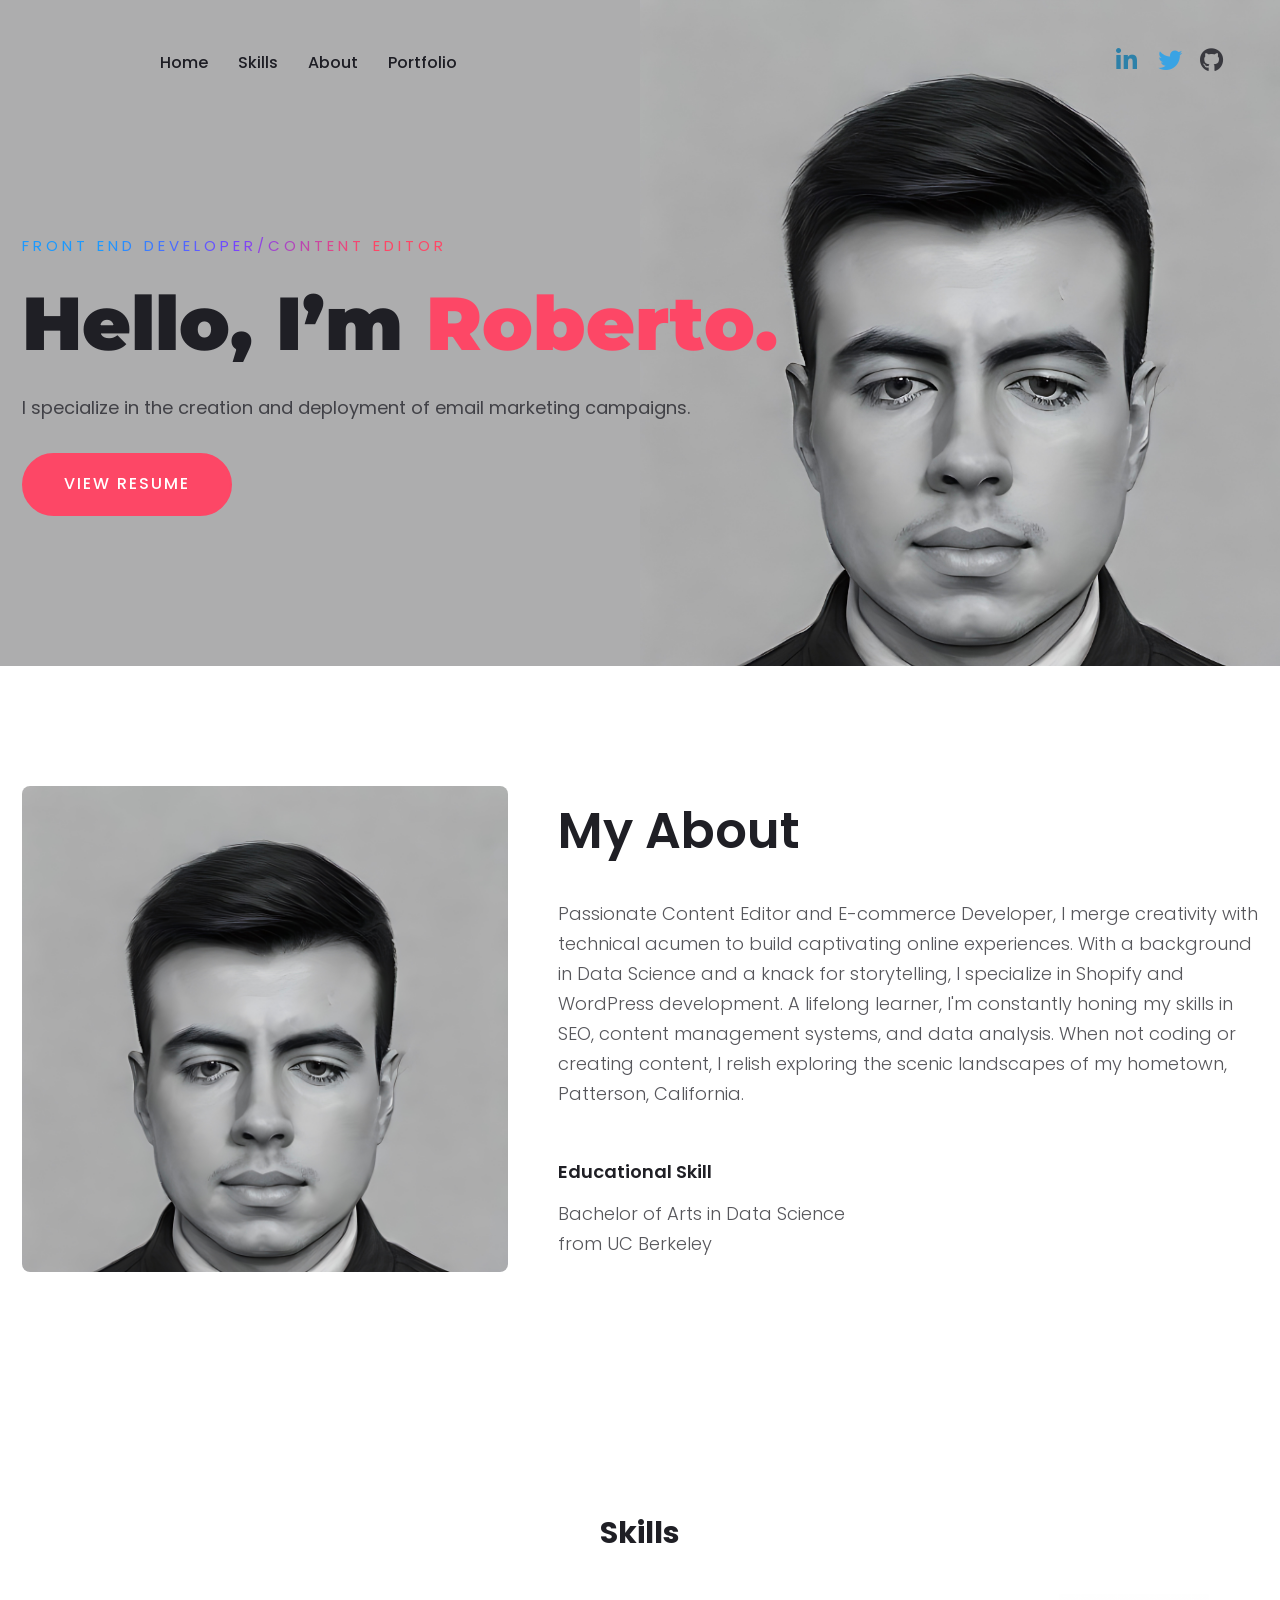
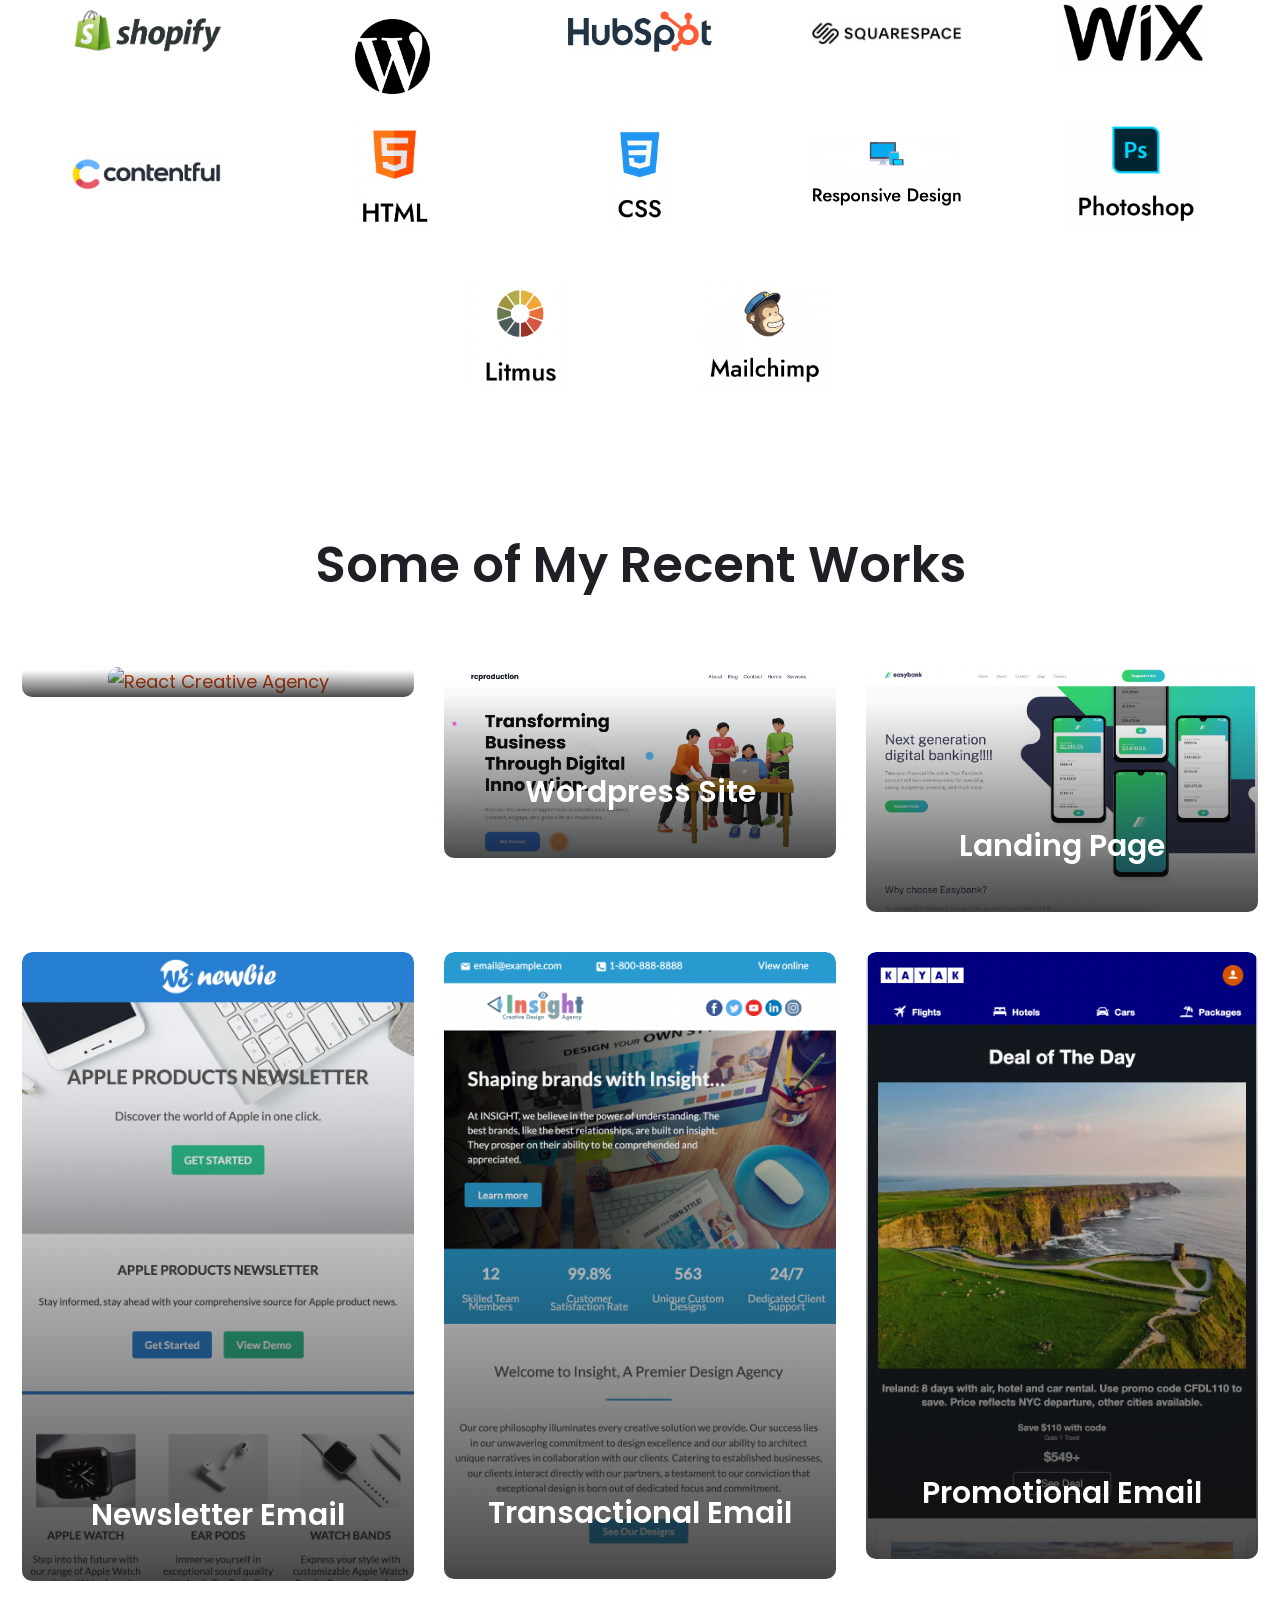
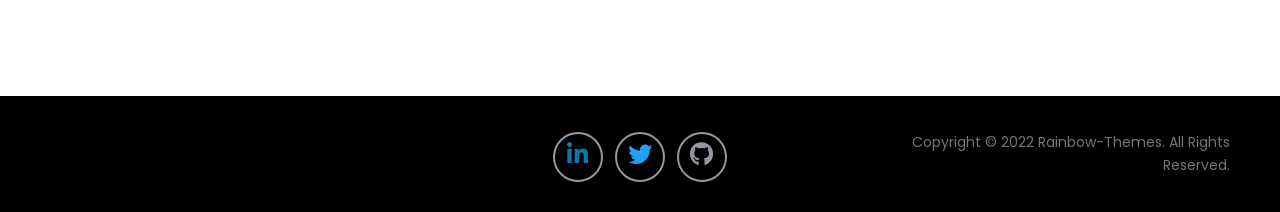
==== index.html @ b3d639b4 "‘save’" ====
<!DOCTYPE html>
<html lang="en">
  <head>
    <meta charset="utf-8" />
    <meta http-equiv="x-ua-compatible" content="ie=edge" />
    <title>
      Personal portfolio || Imroz Creative Agency & portfolio Bootstrap Template
    </title>
    <meta name="robots" content="noindex, follow" />
    <meta name="description" content="" />
    <meta
      name="viewport"
      content="width=device-width, initial-scale=1, shrink-to-fit=no"
    />
    <!-- Favicon -->
    <link
      rel="shortcut icon"
      type="image/x-icon"
      href="assets/images/favicon.png"
    />

    <!-- CSS Style -->
    <link rel="stylesheet" href="assets/css/vendor/bootstrap.min.css" />
    <link rel="stylesheet" href="assets/css/plugins/feature.css" />
    <link rel="stylesheet" href="assets/css/vendor/slick.css" />
    <link rel="stylesheet" href="assets/css/vendor/slick-theme.css" />
    <link rel="stylesheet" href="assets/css/vendor/lightbox.css" />
    <link rel="stylesheet" href="assets/css/vendor/fontawesome.css" />
    <link rel="stylesheet" href="assets/css/vendor/odometer.css" />
    <link rel="stylesheet" href="assets/css/style.css" />

    <!-- Hotjar Tracking Code for https://magnificent-klepon-7495fa.netlify.app/index.html -->
    <script>
      (function (h, o, t, j, a, r) {
        h.hj =
          h.hj ||
          function () {
            (h.hj.q = h.hj.q || []).push(arguments);
          };
        h._hjSettings = { hjid: 3507978, hjsv: 6 };
        a = o.getElementsByTagName('head')[0];
        r = o.createElement('script');
        r.async = 1;
        r.src = t + h._hjSettings.hjid + j + h._hjSettings.hjsv;
        a.appendChild(r);
      })(window, document, 'https://static.hotjar.com/c/hotjar-', '.js?sv=');
    </script>

    <!-- Start of Async Drift Code -->
    <script>
      'use strict';

      !(function () {
        var t = (window.driftt = window.drift = window.driftt || []);
        if (!t.init) {
          if (t.invoked)
            return void (
              window.console &&
              console.error &&
              console.error('Drift snippet included twice.')
            );
          (t.invoked = !0),
            (t.methods = [
              'identify',
              'config',
              'track',
              'reset',
              'debug',
              'show',
              'ping',
              'page',
              'hide',
              'off',
              'on',
            ]),
            (t.factory = function (e) {
              return function () {
                var n = Array.prototype.slice.call(arguments);
                return n.unshift(e), t.push(n), t;
              };
            }),
            t.methods.forEach(function (e) {
              t[e] = t.factory(e);
            }),
            (t.load = function (t) {
              var e = 3e5,
                n = Math.ceil(new Date() / e) * e,
                o = document.createElement('script');
              (o.type = 'text/javascript'),
                (o.async = !0),
                (o.crossorigin = 'anonymous'),
                (o.src =
                  'https://js.driftt.com/include/' + n + '/' + t + '.js');
              var i = document.getElementsByTagName('script')[0];
              i.parentNode.insertBefore(o, i);
            });
        }
      })();
      drift.SNIPPET_VERSION = '0.3.1';
      drift.load('zpyy84bphew7');
    </script>
    <!-- End of Async Drift Code -->

    <!-- Google tag (gtag.js) -->
    <script
      async
      src="https://www.googletagmanager.com/gtag/js?id=G-MPX0LS06JW"
    ></script>
    <script>
      window.dataLayer = window.dataLayer || [];
      function gtag() {
        dataLayer.push(arguments);
      }
      gtag('js', new Date());

      gtag('config', 'G-MPX0LS06JW');
    </script>
  </head>

  <body>
    <!-- Header area  Start-->
    <header
      class="header-area header-style-two header--transparent color-black"
    >
      <div class="header-wrapper">
        <div class="header-left d-flex align-items-center">
          <div class="logo">
            <a href="index.html">
              <!-- <img
                src="assets/images/logo/logo-symbol-dark.png"
                alt="Digital Agency"
              /> -->
            </a>
          </div>
          <div class="ml--50">
            <nav class="mainmenunav">
              <ul class="mainmenu">
                <li class="has-dropdown">
                  <!-- <a href="#">Home</a> -->
                  <ul class="submenu">
                    <li><a href="index.html">Main Demo</a></li>
                    <li><a href="dark-main-demo.html">Main Demo Dark</a></li>
                    <li>
                      <a href="personal-portfolio.html">Personal Portfolio</a>
                    </li>
                    <li>
                      <a href="interior-landing.html">Interior Landing</a>
                    </li>
                    <li>
                      <a href="dark-portfolio-landing.html"
                        >Portfolio One Page 02</a
                      >
                    </li>
                    <li><a href="portfolio-home.html">Minimal Portfolio</a></li>
                    <li><a href="digital-agency.html">Digital Agency</a></li>
                    <li><a href="creative-agency.html">Creative Agency</a></li>
                    <li>
                      <a href="corporate-business.html">Corporate Business</a>
                    </li>
                    <li>
                      <a href="portfolio-landing.html">Portfolio One Page</a>
                    </li>
                    <li>
                      <a href="creative-landing.html"
                        >Creative Agency Landing</a
                      >
                    </li>
                    <li><a href="business.html">Business</a></li>
                    <li>
                      <a href="designer-portfolio.html">Designer Portfolio</a>
                    </li>
                    <li><a href="home-particles.html">Home Particles</a></li>
                    <li><a href="studio-agency.html">Studio Agency</a></li>
                    <li><a href="startup.html">Startup</a></li>
                    <li>
                      <a href="creative-portfolio.html">Creative Portfolio</a>
                    </li>
                  </ul>
                </li>
                <li class="has-dropdown">
                  <!-- <a href="#">Service</a> -->
                  <ul class="submenu">
                    <li><a href="service.html">Service</a></li>
                    <li><a href="service-details.html">Service Details</a></li>
                  </ul>
                </li>
                <li><a href="#top-of-homepage">Home</a></li>
                <li><a href="#shopify-logo">Skills</a></li>
                <li><a href="#my-about">About</a></li>
                <li><a href="#portfolio">Portfolio</a></li>
                <li class="has-dropdown">
                  <!-- <a href="#">Pages</a> -->
                  <ul class="submenu">
                    <li><a href="blog.html">Blog List</a></li>
                    <li><a href="blog-details.html">Blog Details</a></li>
                    <li><a href="service.html">Service</a></li>
                    <li><a href="service-details.html">Service Details</a></li>
                    <li><a href="portfolio.html">Portfolio</a></li>
                    <li>
                      <a href="portfolio-details.html">Portfolio Details</a>
                    </li>
                    <li><a href="404.html">404</a></li>
                  </ul>
                </li>

                <li class="has-dropdown">
                  <!-- <a href="#">Blocks</a> -->
                  <ul class="submenu">
                    <li><a href="portfolio.html">Portfolio</a></li>
                    <li><a href="team.html">Team</a></li>
                    <li><a href="service.html">Service</a></li>
                    <li><a href="video-popup.html">Video Popup</a></li>
                    <li><a href="progressbar.html">Progressbar</a></li>
                    <li><a href="gallery.html">Gallery</a></li>
                    <li><a href="counters.html">Counters</a></li>
                    <li><a href="blog.html">Blog List</a></li>
                    <li><a href="clint-logo.html">Clint Logo</a></li>
                    <li><a href="#contact-form">Contact Form</a></li>
                    <li><a href="google-map.html">Google Map</a></li>
                    <li><a href="columns.html">Columns</a></li>
                    <li><a href="pricing-table.html">Pricing Table</a></li>
                    <li><a href="button.html">Button</a></li>
                  </ul>
                </li>
                <!-- <li><a href="#contact-form">Contact</a></li> -->
              </ul>
            </nav>
          </div>
        </div>

        <div class="header-right">
          <div class="social-share-inner d-none d-sm-block">
            <ul
              class="social-share social-style--2 color-black d-flex justify-content-start liststyle"
            >
              <li>
                <a
                  href="https://www.linkedin.com/in/roberto-camberos/"
                  target="_blank"
                  ><i class="fab fa-linkedin-in" target="_blank"></i
                ></a>
              </li>
              <li>
                <a href="https://twitter.com/robertocamber2" target="_blank"
                  ><i class="fab fa-twitter" target="_blank"></i
                ></a>
              </li>
              <li>
                <a href="https://github.com/robertocamberos" target="_blank"
                  ><i class="fab fa-github github-icon" target="_blank"></i
                ></a>
              </li>
            </ul>
          </div>
          <!-- <div class="header-btn">
            <a
              class="btn-default btn-border btn-opacity"
              href="https://themeforest.net/checkout/from_item/31904252?license=regular"
            >
              <span>buy now</span>
            </a>
          </div> -->
          <div class="humberger-menu d-block d-lg-none pl--20">
            <span class="menutrigger text-white">
              <i data-feather="menu"></i>
            </span>
          </div>
        </div>
      </div>
    </header>
    <!-- Header area  End-->
    <!-- Start Popup Menu Area  -->
    <div class="rn-popup-mobile-menu d-block d-lg-none">
      <div class="inner">
        <div class="popup-menu-top">
          <div class="logo">
            <a href="index.html"
              ><img src="assets/images/logo/logo-symbol-dark.png" alt="imroz"
            /></a>
          </div>
          <div class="close-menu d-block d-lg-none">
            <span class="closeTrigger">
              <i data-feather="x"></i>
            </span>
          </div>
        </div>
        <ul class="mainmenu">
          <li class="has-dropdown">
            <a href="#">Home</a>
            <ul class="submenu">
              <li><a href="index.html">Main Demo</a></li>
              <li><a href="dark-main-demo.html">Main Demo Dark</a></li>
              <li><a href="personal-portfolio.html">Personal Portfolio</a></li>
              <li><a href="interior-landing.html">Interior Landing</a></li>
              <li>
                <a href="dark-portfolio-landing.html">Portfolio One Page 02</a>
              </li>
              <li><a href="portfolio-home.html">Minimal Portfolio</a></li>
              <li><a href="digital-agency.html">Digital Agency</a></li>
              <li><a href="creative-agency.html">Creative Agency</a></li>
              <li><a href="corporate-business.html">Corporate Business</a></li>
              <li><a href="portfolio-landing.html">Portfolio One Page</a></li>
              <li>
                <a href="creative-landing.html">Creative Agency Landing</a>
              </li>
              <li><a href="business.html">Business</a></li>
              <li><a href="designer-portfolio.html">Designer Portfolio</a></li>
              <li><a href="home-particles.html">Home Particles</a></li>
              <li><a href="studio-agency.html">Studio Agency</a></li>
              <li><a href="startup.html">Startup</a></li>
              <li><a href="creative-portfolio.html">Creative Portfolio</a></li>
            </ul>
          </li>
          <li class="has-dropdown">
            <a href="#">Service</a>
            <ul class="submenu">
              <li><a href="service.html">Service</a></li>
              <li><a href="service-details.html">Service Details</a></li>
            </ul>
          </li>
          <li><a href="about.html">About</a></li>
          <li class="has-dropdown">
            <a href="#">Pages</a>
            <ul class="submenu">
              <li><a href="blog.html">Blog List</a></li>
              <li><a href="blog-details.html">Blog Details</a></li>
              <li><a href="service.html">Service</a></li>
              <li><a href="service-details.html">Service Details</a></li>
              <li><a href="portfolio.html">Portfolio</a></li>
              <li><a href="portfolio-details.html">Portfolio Details</a></li>
              <li><a href="404.html">404</a></li>
            </ul>
          </li>
          <li class="has-dropdown">
            <a href="#">Blocks</a>
            <ul class="submenu">
              <li><a href="portfolio.html">Portfolio</a></li>
              <li><a href="team.html">Team</a></li>
              <li><a href="service.html">Service</a></li>
              <li><a href="video-popup.html">Video Popup</a></li>
              <li><a href="progressbar.html">Progressbar</a></li>
              <li><a href="gallery.html">Gallery</a></li>
              <li><a href="counters.html">Counters</a></li>
              <li><a href="blog.html">Blog List</a></li>
              <li><a href="clint-logo.html">Clint Logo</a></li>
              <li><a href="contact-form.html">Contact Form</a></li>
              <li><a href="google-map.html">Google Map</a></li>
              <li><a href="columns.html">Columns</a></li>
              <li><a href="pricing-table.html">Pricing Table</a></li>
              <li><a href="button.html">Button</a></li>
            </ul>
          </li>
          <!-- <li><a href="contact.html">Contact</a></li> -->
        </ul>
      </div>
    </div>
    <!-- End Popup Menu Area  -->

    <!-- start slider area -->
    <div class="slider-wrapper">
      <div
        class="slide slider_fixed_height slider-style-3 d-flex align-items-center justify-content-center bg_image bg_image--16 white-overlay-mobile"
      >
        <div class="container">
          <div class="row">
            <div class="col-lg-12">
              <div class="inner text-start">
                <span class="theme-gradient font-500"
                  >Front End Developer/Content Editor</span
                >
                <h1 class="title">Hello, I’m <span>Roberto.</span></h1>
                <p class="description">
                  I specialize in the creation and deployment of email marketing campaigns.
                 
                </p>
                <div class="slide-btn">
                  <!-- <a class="btn-default" href="">Download CV</a> -->
                  <a
                    href="roberto-camberos-final-email-developer-tech-resume-v01.pdf"
                    target="_blank"
                    class="btn-default"
                  >
                    <span>View Resume</span>
                  </a>
                </div>
              </div>
            </div>
          </div>
        </div>
      </div>
    </div>
    <!-- end slider area -->

    <!-- About Area Start -->
    <div class="about-area ptb--120 bg_color--1">
      <div class="about-wrapper">
        <div class="container">
          <div class="row row--35 align-items-center">
            <div class="col-lg-5">
              <div class="thumbnail">
                <img
                  class="w-100"
                  src="assets/images/latestProfilePic.JPG"
                  alt="About Images"
                />
              </div>
            </div>
            <div class="col-lg-7">
              <div class="about-inner inner" id="my-about">
                <div class="section-title">
                  <!-- <span class="subtitle">Read About Me</span> -->
                  <h2 class="title">My About</h2>
                  <p class="description">
                    Passionate Content Editor and E-commerce Developer, I merge
                    creativity with technical acumen to build captivating online
                    experiences. With a background in Data Science and a knack
                    for storytelling, I specialize in Shopify and WordPress
                    development. A lifelong learner, I'm constantly honing my
                    skills in SEO, content management systems, and data
                    analysis. When not coding or creating content, I relish
                    exploring the scenic landscapes of my hometown, Patterson,
                    California.
                  </p>
                </div>
                <div class="row">
                  <div class="col-lg-6 col-md-12 col-sm-12 col-12">
                    <div class="about-us-list">
                      <h5 class="title">Educational Skill</h5>
                      <p>Bachelor of Arts in Data Science from UC Berkeley</p>
                    </div>
                  </div>
                  <!-- <div class="col-lg-6 col-md-12 col-sm-12 col-12">
                                      <div class="about-us-list">
                                          <h5 class="title">My Strategy</h5>
                                          <p>Lorem ipsum dolor sit amet, onecis et mollis.</p>
                                      </div>
                                  </div>
                                  <div class="col-lg-6 col-md-12 col-sm-12 col-12">
                                      <div class="about-us-list">
                                          <h5 class="title">Development Skill</h5>
                                          <p>Lorem ipsum dolor sit amet, onecis et mollis.</p>
                                      </div>
                                  </div>
                                  <div class="col-lg-6 col-md-12 col-sm-12 col-12">
                                      <div class="about-us-list">
                                          <h5 class="title">My Quality</h5>
                                          <p>Lorem ipsum dolor sit amet, onecis et mollis.</p>
                                      </div>
                                  </div> -->
                </div>
              </div>
            </div>
          </div>
        </div>
      </div>
    </div>
    <!-- About Area End -->

    <!-- Start Brand Area -->
    <div class="rn-brand-area pb--120 bg_color--1">
      <div class="container">
        <!-- <div class="row">
          <div class="col-lg-12">

            <div class="section-title text-center mb--25 mb_sm--0">
              <span class="subtitle">My Top clients</span>
              <h2 class="title">Clients Meeting With Me</h2>
            </div>

          </div>
        </div>

        <div class="row">
          <div class="col-lg-10 offset-lg-1 mt--30">
            <div class="thumbnail position-relative">
              <img
                class="w-100"
                src="assets/images/about/about-10.png"
                alt="About Images"
              />
              <a
                href="https://www.youtube.com/watch?v=ZOoVOfieAF8"
                class="play__btn video-popup position-top-center theme-color"
              >
                <span class="play-icon"></span>
              </a>
            </div>
          </div>
        </div> -->



        <div class="row pt--120" id="shopify-logo">
          <div class="col-lg-12">
            <h3 class="title" style="text-align: center;">Skills</h3>
            <ul class="brand-style-2">
              <li>
                <img
                  src="assets/images/brand/shopify-logo.png"
                  alt="Shopify Logo"
                />
              </li>
              <li class="wordpress-logo">
                <img
                  src="assets/images/brand/wordpress-logo.png"
                  alt="Logo Images"
                  class="wordpress-logo"
                />
              </li>
              <li>
                <img
                  src="assets/images/brand/hubspot-logo.png"
                  alt="Logo Images"
                  class="hubspot-logo"
                />
              </li>
              <li>
                <img
                  src="assets/images/brand/squarespace-logo.png"
                  alt="Logo Images"
                  class="squarespace-logo"
                />
              </li>
              <li>
                <img
                  src="assets/images/brand/wix-logo.png"
                  alt="Logo Images"
                  class="wix-logo"
                />
              </li>
              <li>
                <img
                  src="assets/images/brand/contentful-logo.png"
                  alt="Logo Images"
                  class="contentful-logo"
                />
              </li>
              <li>
                <img
                  src="assets/images/brand/html-image.png"
                  alt="Logo Images"
                  class="html-logo"
                />
              </li>
              <li>
                <img
                  src="assets/images/brand/css-image.png"
                  alt="Logo Images"
                  class="css-logo"
                />
              </li>
              <li>
                <img
                  src="assets/images/brand/responsive-design-image.png"
                  alt="Logo Images"
                  class="responsive-design-logo"
                />
              </li>
              <li>
                <img
                  src="assets/images/brand/photoshop-image.png"
                  alt="Logo Images"
                  class="photoshop-logo"
                />
              </li>
              <li>
                <img
                  src="assets/images/brand/litmus-image.png"
                  alt="Logo Images"
                  class="litmus-logo"
                />
              </li>
              <li>
                <img
                  src="assets/images/brand/mailchimp-image.png"
                  alt="Logo Images"
                  class="mailchimp-logo"
                />
              </li>
            </ul>
          </div>
        </div>
      </div>
    </div>

    <!-- End Brand Area -->

    <!-- about area Start -->
    <!-- <div class="rn-about-area pb--120 bg_color--1">
      <div class="container">
        <div class="row row--35 align-items-center">
          <div class="col-lg-6">
            <div class="thumbnail">
              <img
                class="w-100"
                src="assets/images/about/about-4.png"
                alt="About Images"
              />
            </div>
          </div>
          <div class="col-lg-6">
            <div class="about-inner inner">
              <div class="section-title">
                <span class="subtitle">My Performance</span>
                <h2 class="title">My Best Performance</h2>
                <p>
                  Lorem ipsum dolor sit amet, consectetur adipisicing elit. Enim
                  exercitationem impedit iure quia quo recusandae? adipisicing
                  elit. Enim exercitationem impedit iure quia quo recusandae?
                </p>
                <p>
                  Lorem ipsum dolor sit amet, consectetur adipisicing elit. Enim
                  exercitationem impedit iure quia quo recusandae?
                </p>
              </div>
              <div class="accordion-wrapper mt--30">
                <ul class="list-style--1">
                  <li>
                    <svg
                      stroke="currentColor"
                      fill="none"
                      stroke-width="2"
                      viewBox="0 0 24 24"
                      stroke-linecap="round"
                      stroke-linejoin="round"
                      height="1em"
                      width="1em"
                      xmlns="http://www.w3.org/2000/svg"
                    >
                      <polyline points="20 6 9 17 4 12"></polyline>
                    </svg>
                    The Philosophy Of business analytics
                  </li>
                  <li>
                    <svg
                      stroke="currentColor"
                      fill="none"
                      stroke-width="2"
                      viewBox="0 0 24 24"
                      stroke-linecap="round"
                      stroke-linejoin="round"
                      height="1em"
                      width="1em"
                      xmlns="http://www.w3.org/2000/svg"
                    >
                      <polyline points="20 6 9 17 4 12"></polyline>
                    </svg>
                    Fast-Track Your business
                  </li>
                  <li>
                    <svg
                      stroke="currentColor"
                      fill="none"
                      stroke-width="2"
                      viewBox="0 0 24 24"
                      stroke-linecap="round"
                      stroke-linejoin="round"
                      height="1em"
                      width="1em"
                      xmlns="http://www.w3.org/2000/svg"
                    >
                      <polyline points="20 6 9 17 4 12"></polyline>
                    </svg>
                    Fast-Track Your business
                  </li>
                  <li>
                    <svg
                      stroke="currentColor"
                      fill="none"
                      stroke-width="2"
                      viewBox="0 0 24 24"
                      stroke-linecap="round"
                      stroke-linejoin="round"
                      height="1em"
                      width="1em"
                      xmlns="http://www.w3.org/2000/svg"
                    >
                      <polyline points="20 6 9 17 4 12"></polyline>
                    </svg>
                    Lies And Damn Lies About business
                  </li>
                </ul>
              </div>
              <div class="about-button mt--30">
                <a class="btn-default" href="about.html">See My Skill</a>
              </div>
            </div>
          </div>
        </div>
      </div>
    </div> -->
    <!-- about area End -->

    <!-- Start Portfolio Area -->
    <div class="portfolio-area pb--60 bg_color--1" id="portfolio">
      <div class="portfolio-sacousel-inner mb--55 mb_sm--0">
        <div class="container">
          <div class="row">
            <div class="col-lg-12">
              <div class="section-title text-center mb--30 mb_sm--0">
                <!-- <span class="subtitle">Our project</span> -->
                <h2 class="title">Some of My Recent Works</h2>
                <!-- <p class="description">
                  There are many variations of passages of Lorem Ipsum
                  available, <br />
                  but the majority have suffered alteration.
                </p> -->
              </div>
            </div>
          </div>
          <div class="row">
            <div class="col-lg-4 col-md-6 col-sm-6 col-12">
              <div class="im_portfolio text-center mt--40">
                <div class="thumbnail_inner">
                  <div class="thumbnail">
                    <a href="portfolio-details.html">
                      <img
                        src="assets/images/portfolio/shopify-home-page-galaxy-box.png"
                        alt="React Creative Agency"
                      />
                    </a>
                  </div>
                </div>
                <div class="content">
                  <div class="inner">
                    <div class="portfolio_heading">
                      <!-- <div class="category_list">
                        <a href="portfolio-details.html">Development</a>
                      </div> -->
                      <h4 class="title">
                        <a
                          href="https://galaxy-box-shop-6.myshopify.com/?_bt=eyJfcmFpbHMiOnsibWVzc2FnZSI6IkJBaEpJaVJuWVd4aGVIa3RZbTk0TFhOb2IzQXROaTV0ZVhOb2IzQnBabmt1WTI5dEJqb0dSVlE9IiwiZXhwIjoiMjAyMy0wNS0yMVQxNzo0ODo0MC4yMDBaIiwicHVyIjoicGVybWFuZW50X3Bhc3N3b3JkX2J5cGFzcyJ9fQ%3D%3D--0e74504e3e9698ee6c85b1e36a1a941de9b54a57"
                          target="_blank"
                          >Shopify Store</a
                        >
                      </h4>
                    </div>
                    <div class="portfolio_hover">
                      <!-- <p>
                        (Password to enter is the letter "q") Welcome to my
                        portfolio's showcase of a Shopify store I fully curated,
                        featuring the mesmerizing Galaxy Box, a unique room
                        light that transforms your space into a stunning galaxy.
                        As a passionate front-end developer and content editor,
                        I meticulously crafted every aspect of this store. From
                        the engaging product descriptions and captivating
                        visuals to the strategic pricing and seamless user
                        interface, every detail was carefully considered and
                        implemented by me. The store is password-protected for
                        exclusive access; please use the password 'q' to explore
                        my work. My proficiency in HTML is also demonstrated in
                        the email communications designed for this store. This
                        project encapsulates my dedication to creating immersive
                        digital experiences and my expertise in front-end
                        development, content editing, and HTML email
                        development.
                      </p> -->
                    </div>
                  </div>
                </div>
                <a
                  class="transparent_link"
                  href="https://galaxy-box-shop-6.myshopify.com/?_bt=eyJfcmFpbHMiOnsibWVzc2FnZSI6IkJBaEpJaVJuWVd4aGVIa3RZbTk0TFhOb2IzQXROaTV0ZVhOb2IzQnBabmt1WTI5dEJqb0dSVlE9IiwiZXhwIjoiMjAyMy0wNS0yMVQxNzo0ODo0MC4yMDBaIiwicHVyIjoicGVybWFuZW50X3Bhc3N3b3JkX2J5cGFzcyJ9fQ%3D%3D--0e74504e3e9698ee6c85b1e36a1a941de9b54a57"
                  target="_blank"
                >
                </a>
              </div>
            </div>
            <div class="col-lg-4 col-md-6 col-sm-6 col-12">
              <div class="im_portfolio text-center mt--40">
                <div class="thumbnail_inner">
                  <div class="thumbnail">
                    <a href="http://rcproduction.online/">
                      <img
                        src="assets/images/portfolio/wordpress-homepage.png"
                        alt="React Creative Agency"
                      />
                    </a>
                  </div>
                </div>
                <div class="content">
                  <div class="inner">
                    <div class="portfolio_heading">
                      <!-- <div class="category_list">
                        <a href="portfolio-details.html">Product Design</a>
                      </div> -->
                      <h4 class="title">
                        <a href="http://rcproduction.online/" target="_blank"
                          >Wordpress Site</a
                        >
                      </h4>
                    </div>
                    <div class="portfolio_hover">
                      <!-- <p>
                        Lorem ipsum dolor sit amet, consec tetur adipiscing
                        elit.
                      </p> -->
                    </div>
                  </div>
                </div>
                <a
                  class="transparent_link"
                  href="http://rcproduction.online/"
                  target="_blank"
                ></a>
              </div>
            </div>
            <div class="col-lg-4 col-md-6 col-sm-6 col-12">
              <div class="im_portfolio text-center mt--40">
                <div class="thumbnail_inner">
                  <div class="thumbnail">
                    <a href="portfolio-details-landing-page.html">
                      <img
                        src="assets/images/portfolio/landingPagePortfolio.png"
                        alt="React Creative Agency"
                      />
                    </a>
                  </div>
                </div>
                <div class="content">
                  <div class="inner">
                    <div class="portfolio_heading">
                      <!-- <div class="category_list">
                        <a href="portfolio-details.html">Application</a>
                      </div> -->
                      <h4 class="title">
                        <a href="https://landingpage.pics" target="_blank"
                          >Landing Page</a
                        >
                      </h4>
                    </div>
                    <div class="portfolio_hover">
                      <!-- <p>
                        Lorem ipsum dolor sit amet, consec tetur adipiscing
                        elit.
                      </p> -->
                    </div>
                  </div>
                </div>
                <a
                  class="transparent_link"
                  href="https://landingpage.pics"
                  target="_blank"
                ></a>
              </div>
            </div>
            <div class="col-lg-4 col-md-6 col-sm-6 col-12">
              <div class="im_portfolio text-center mt--40">
                <div class="thumbnail_inner">
                  <div class="thumbnail">
                    <a href="https://landingpage.pics">
                      <img
                        src="assets/images/portfolio/newsletter-image.png"
                        alt="React Creative Agency"
                      />
                    </a>
                  </div>
                </div>
                <div class="content">
                  <div class="inner">
                    <div class="portfolio_heading">
                      <!-- <div class="category_list">
                        <a href="portfolio-details.html">Shopify Store</a>
                      </div> -->
                      <h4 class="title">
                        <a href="newsletter.html" target="_blank"
                          >Newsletter Email</a
                        >
                      </h4>
                    </div>
                    <div class="portfolio_hover">
                      <!-- <p>Filler text</p> -->
                    </div>
                  </div>
                </div>
                <a
                  class="transparent_link"
                  href="newsletter.html"
                  target="_blank"
                ></a>
              </div>
            </div>
            <div class="col-lg-4 col-md-6 col-sm-6 col-12">
              <div class="im_portfolio text-center mt--40">
                <div class="thumbnail_inner">
                  <div class="thumbnail">
                    <a href="portfolio-details-newsletter.html">
                      <img
                        src="assets/images/portfolio/transactional-image.png"
                        alt="React Creative Agency"
                      />
                    </a>
                  </div>
                </div>
                <div class="content">
                  <div class="inner">
                    <div class="portfolio_heading">
                      <!-- <div class="category_list">
                        <a href="portfolio-details.html">Application</a>
                      </div> -->
                      <h4 class="title">
                        <a href="transactional.html" target="_blank"
                          >Transactional Email</a
                        >
                      </h4>
                    </div>
                    <div class="portfolio_hover">
                      <!-- <p>
                        Lorem ipsum dolor sit amet, consec tetur adipiscing
                        elit.
                      </p> -->
                    </div>
                  </div>
                </div>
                <a
                  class="transparent_link"
                  href="transactional.html"
                  target="_blank"
                >
                </a>
              </div>
            </div>
            <div class="col-lg-4 col-md-6 col-sm-6 col-12">
              <div class="im_portfolio text-center mt--40">
                <div class="thumbnail_inner">
                  <div class="thumbnail">
                    <a href="portfolio-details-transactional.html">
                      <img
                        src="assets/images/portfolio/PromotionalEmailPortfolio.png"
                        alt="React Creative Agency"
                      />
                    </a>
                  </div>
                </div>
                <div class="content">
                  <div class="inner">
                    <div class="portfolio_heading">
                      <!-- <div class="category_list">
                        <a href="portfolio-details.html">Photoshop</a>
                      </div> -->
                      <h4 class="title">
                        <a href="promotional.html" target="_blank"
                          >Promotional Email</a
                        >
                      </h4>
                    </div>
                    <div class="portfolio_hover">
                      <!-- <p>
                        Lorem ipsum dolor sit amet, consec tetur adipiscing
                        elit.
                      </p> -->
                    </div>
                  </div>
                </div>
                <a
                  class="transparent_link"
                  href="promotional.html"
                  target="_blank"
                ></a>
              </div>
            </div>
          </div>
          <div class="row">
            <div class="col-lg-12">
              <!-- <div class="view-more-btn mt--60 mt_sm--30 text-center">
                <a class="btn-default" href="blog.html"
                  ><span>View Projects</span></a
                >
              </div> -->
            </div>
          </div>
        </div>
      </div>
    </div>
    <!-- End Portfolio Area -->

    <!-- Hire Me Area Start -->
    <!-- <div class="portfolio-area pb--120 bg_color--1">
      <div id="contact-form" class="portfolio-area pb--120 bg_color--1">
        <div class="contact-form--1">
          <div class="container">
            <div class="row row--35 align-items-start">
              <div class="col-lg-6 order-2 order-lg-1">
                <div class="section-title text-start mb--50">
                  <span class="subtitle">Let's Say Hi</span>
                  <h2 class="title">Hire Me.</h2>
                  <div class="im_address_inner">
                     <div class="im_address">
                        <span>Call us directly:</span>
                        <a class="link im-hover" href="tel:+11105558698976"
                          >+111 (0)55 5869 8976</a
                        >
                      </div> 
                    <div class="im_address mt--5">
                      <span>Contact Email:</span>
                      <a
                        class="link im-hover"
                        href="mailto:robertocamberos@12gmail.com"
                        >robertocamberos12@gmail.com</a
                      >
                    </div>
                  </div>
                </div>
                <div class="form-wrapper">
                  <form>
                    <input
                      name="contact-name"
                      id="contact-name"
                      type="text"
                      placeholder="Your Name"
                    />
                    <input
                      type="text"
                      name="contact-phone"
                      id="contact-phone"
                      placeholder="Your Phone"
                    />
                    <input
                      name="contact-email"
                      id="contact-email"
                      type="email"
                      placeholder="Your Email"
                    />
                    <textarea
                      name="contact-message"
                      id="contact-message"
                      placeholder="Your Message"
                    ></textarea>
                    <div class="form-submit">
                      <button
                        name="submit"
                        type="submit"
                        id="submit"
                        class="btn-default"
                      >
                        Submit Now
                      </button>
                    </div>
                  </form>
                </div>
              </div>

               <div class="col-lg-6 order-1 order-lg-2">
                  <div class="thumbnail mb_md--30 mb_sm--30">
                    <img src="assets/images/about/about-11.jpg" alt="imroz" />
                  </div>
                </div> 
            </div>
          </div>
        </div>
      </div>
    </div> -->
    <!-- Hire Me Area End-->

    <!-- call To Action Start -->
    <!-- <div
      class="call-to-action-wrapper call-to-action text-white-wrapper ptb--120"
    >
      <div class="container">
        <div class="row">
          <div class="col-lg-12">
            <div class="inner text-center">
              <h2>Enough Talk, Let's Build Something Together</h2>
              <a
                class="btn-default btn-border btn-large btn-white mt--40"
                href="#top-of-homepage"
                ><span>Contact Me</span></a
              >
            </div>
          </div>
        </div>
      </div>
    </div> -->
    <!-- call To Action End -->

    <div class="footer-style-2 ptb--30 bg_color--6">
      <div class="wrapper plr--50 plr_sm--20">
        <div class="row align-items-center justify-content-between">
          <div class="col-lg-4 col-md-6 col-sm-6 col-12">
            <!-- <div class="inner">
              <div class="logo text-center text-sm-left mb_sm--20">
                <a href="index.html"
                  ><img
                    src="assets/images/logo/logo-light.png"
                    alt="Logo images"
                /></a>
              </div>
            </div> -->
          </div>
          <div class="col-lg-4 col-md-6 col-sm-6 col-12">
            <div class="inner text-center">
              <ul
                class="social-share rn-lg-size d-flex justify-content-center liststyle"
              >
                <li>
                  <a
                    href="https://www.linkedin.com/in/roberto-camberos/"
                    target="_blank"
                    ><i class="fab fa-linkedin-in"></i
                  ></a>
                </li>
                <li>
                  <a href="https://twitter.com/robertocamber2" target="_blank"
                    ><i class="fab fa-twitter"></i
                  ></a>
                </li>
                <li>
                  <a href="https://github.com/robertocamberos" target="_blank"
                    ><i class="fab fa-github github-icon"></i
                  ></a>
                </li>
              </ul>
            </div>
          </div>
          <div class="col-lg-4 col-md-12 col-sm-12 col-12">
            <div class="inner text-lg-end text-center mt_md--20 mt_sm--20">
              <div class="text">
                <p>Copyright © 2022 Rainbow-Themes. All Rights Reserved.</p>
              </div>
            </div>
          </div>
        </div>
      </div>
    </div>
    <!-- Start Back To Top Start -->
    <!-- Start Top To Bottom Area  -->
    <div class="rn-progress-parent">
      <svg
        class="rn-back-circle svg-inner"
        width="100%"
        height="100%"
        viewBox="-1 -1 102 102"
      >
        <path d="M50,1 a49,49 0 0,1 0,98 a49,49 0 0,1 0,-98" />
      </svg>
    </div>
    <!-- End Top To Bottom Area  -->

    <!-- js  
======================================-->
    <!-- modernizer JS -->
    <script src="assets/js/vendor/modernizer.min.js"></script>
    <!-- jquery JS -->
    <script src="assets/js/vendor/jquery.js"></script>
    <!-- Bootstrap JS -->
    <script src="assets/js/vendor/bootstrap.min.js"></script>
    <script src="assets/js/vendor/avoid-console.js"></script>
    <script src="assets/js/vendor/feather.js"></script>
    <script src="assets/js/vendor/slick.min.js"></script>
    <script src="assets/js/vendor/video.js"></script>
    <script src="assets/js/vendor/masonry.js"></script>
    <script src="assets/js/vendor/lightbox.js"></script>
    <script src="assets/js/vendor/particles.js"></script>
    <script src="assets/js/vendor/backtotop.js"></script>
    <script src="assets/js/vendor/odometer.js"></script>
    <script src="assets/js/vendor/jquery-appear.js"></script>
    <script src="assets/js/vendor/jquery-one-page-nav.js"></script>
    <script src="assets/js/vendor/wow.js"></script>

    <!-- main JS -->
    <script src="assets/js/main.js"></script>
  </body>
</html>
---- assets/css/plugins/feature.css ----
@font-face {
	font-family: 'Feather';
	src:
	url('../../fonts/Feather.ttf?sdxovp') format('truetype'),
	url('../../fonts/Feather.woff?sdxovp') format('woff'),
	url('../../fonts/Feather.svg?sdxovp#Feather') format('svg');
	font-weight: normal;
	font-style: normal;
}
[class^="feather-"], [class*=" feather-"] {
	font-family: 'feather' !important;
	speak: none;
	font-style: normal;
	font-weight: normal;
	font-variant: normal;
	text-transform: none;
	line-height: 1;
	-webkit-font-smoothing: antialiased;
	-moz-osx-font-smoothing: grayscale;
}

.feather-activity:before {
	content: "\e900";
}
.feather-airplay:before {
	content: "\e901";
}
.feather-alecirclert-:before {
	content: "\e902";
}
.feather-alert-octagon:before {
	content: "\e903";
}
.feather-alert-triangle:before {
	content: "\e904";
}
.feather-align-center:before {
	content: "\e905";
}
.feather-align-justify:before {
	content: "\e906";
}
.feather-align-left:before {
	content: "\e907";
}
.feather-align-right:before {
	content: "\e908";
}
.feather-anchor:before {
	content: "\e909";
}
.feather-aperture:before {
	content: "\e90a";
}
.feather-archive:before {
	content: "\e90b";
}
.feather-arrow-down:before {
	content: "\e90c";
}
.feather-arrow-down-circle:before {
	content: "\e90d";
}
.feather-arrow-down-left:before {
	content: "\e90e";
}
.feather-arrow-down-right:before {
	content: "\e90f";
}
.feather-arrow-left:before {
	content: "\e910";
}
.feather-arrow-left-circle:before {
	content: "\e911";
}
.feather-arrow-right:before {
	content: "\e912";
}
.feather-arrow-right-circle:before {
	content: "\e913";
}
.feather-arrow-up:before {
	content: "\e914";
}
.feather-arrow-up-circle:before {
	content: "\e915";
}
.feather-arrow-up-left:before {
	content: "\e916";
}
.feather-arrow-up-right:before {
	content: "\e917";
}
.feather-at-sign:before {
	content: "\e918";
}
.feather-award:before {
	content: "\e919";
}
.feather-bar-chart:before {
	content: "\e91a";
}
.feather-bar-chart-2:before {
	content: "\e91b";
}
.feather-battery:before {
	content: "\e91c";
}
.feather-battery-charging:before {
	content: "\e91d";
}
.feather-bell:before {
	content: "\e91e";
}
.feather-bell-off:before {
	content: "\e91f";
}
.feather-bluetooth:before {
	content: "\e920";
}
.feather-bold:before {
	content: "\e921";
}
.feather-book:before {
	content: "\e922";
}
.feather-book-open:before {
	content: "\e923";
}
.feather-bookmark:before {
	content: "\e924";
}
.feather-box:before {
	content: "\e925";
}
.feather-briefcase:before {
	content: "\e926";
}
.feather-calendar:before {
	content: "\e927";
}
.feather-camera:before {
	content: "\e928";
}
.feather-camera-off:before {
	content: "\e929";
}
.feather-cast:before {
	content: "\e92a";
}
.feather-check:before {
	content: "\e92b";
}
.feather-check-circle:before {
	content: "\e92c";
}
.feather-check-square:before {
	content: "\e92d";
}
.feather-chevron-down:before {
	content: "\e92e";
}
.feather-chevron-left:before {
	content: "\e92f";
}
.feather-chevron-right:before {
	content: "\e930";
}
.feather-chevron-up:before {
	content: "\e931";
}
.feather-chevrons-down:before {
	content: "\e932";
}
.feather-chevrons-left:before {
	content: "\e933";
}
.feather-chevrons-right:before {
	content: "\e934";
}
.feather-chevrons-up:before {
	content: "\e935";
}
.feather-chrome:before {
	content: "\e936";
}
.feather-circle:before {
	content: "\e937";
}
.feather-clipboard:before {
	content: "\e938";
}
.feather-clock:before {
	content: "\e939";
}
.feather-cloud:before {
	content: "\e93a";
}
.feather-cloud-drizzle:before {
	content: "\e93b";
}
.feather-cloud-lightning:before {
	content: "\e93c";
}
.feather-cloud-off:before {
	content: "\e93d";
}
.feather-cloud-rain:before {
	content: "\e93e";
}
.feather-cloud-snow:before {
	content: "\e93f";
}
.feather-code:before {
	content: "\e940";
}
.feather-codepen:before {
	content: "\e941";
}
.feather-command:before {
	content: "\e942";
}
.feather-compass:before {
	content: "\e943";
}
.feather-copy:before {
	content: "\e944";
}
.feather-corner-down-left:before {
	content: "\e945";
}
.feather-corner-down-right:before {
	content: "\e946";
}
.feather-corner-left-down:before {
	content: "\e947";
}
.feather-corner-left-up:before {
	content: "\e948";
}
.feather-corner-right-down:before {
	content: "\e949";
}
.feather-corner-right-up:before {
	content: "\e94a";
}
.feather-corner-up-left:before {
	content: "\e94b";
}
.feather-corner-up-right:before {
	content: "\e94c";
}
.feather-cpu:before {
	content: "\e94d";
}
.feather-credit-card:before {
	content: "\e94e";
}
.feather-crop:before {
	content: "\e94f";
}
.feather-crosshair:before {
	content: "\e950";
}
.feather-database:before {
	content: "\e951";
}
.feather-delete:before {
	content: "\e952";
}
.feather-disc:before {
	content: "\e953";
}
.feather-dollar-sign:before {
	content: "\e954";
}
.feather-download:before {
	content: "\e955";
}
.feather-download-cloud:before {
	content: "\e956";
}
.feather-droplet:before {
	content: "\e957";
}
.feather-edit:before {
	content: "\e958";
}
.feather-edit-2:before {
	content: "\e959";
}
.feather-edit-3:before {
	content: "\e95a";
}
.feather-external-link:before {
	content: "\e95b";
}
.feather-eye:before {
	content: "\e95c";
}
.feather-eye-off:before {
	content: "\e95d";
}
.feather-facebook:before {
	content: "\e95e";
}
.feather-fast-forward:before {
	content: "\e95f";
}
.feather-feather:before {
	content: "\e960";
}
.feather-file:before {
	content: "\e961";
}
.feather-file-minus:before {
	content: "\e962";
}
.feather-file-plus:before {
	content: "\e963";
}
.feather-file-text:before {
	content: "\e964";
}
.feather-film:before {
	content: "\e965";
}
.feather-filter:before {
	content: "\e966";
}
.feather-flag:before {
	content: "\e967";
}
.feather-folder:before {
	content: "\e968";
}
.feather-folder-minus:before {
	content: "\e969";
}
.feather-folder-plus:before {
	content: "\e96a";
}
.feather-gift:before {
	content: "\e96b";
}
.feather-git-branch:before {
	content: "\e96c";
}
.feather-git-commit:before {
	content: "\e96d";
}
.feather-git-merge:before {
	content: "\e96e";
}
.feather-git-pull-request:before {
	content: "\e96f";
}
.feather-github:before {
	content: "\e970";
}
.feather-gitlab:before {
	content: "\e971";
}
.feather-globe:before {
	content: "\e972";
}
.feather-grid:before {
	content: "\e973";
}
.feather-hard-drive:before {
	content: "\e974";
}
.feather-hash:before {
	content: "\e975";
}
.feather-headphones:before {
	content: "\e976";
}
.feather-heart:before {
	content: "\e977";
}
.feather-help-circle:before {
	content: "\e978";
}
.feather-home:before {
	content: "\e979";
}
.feather-image:before {
	content: "\e97a";
}
.feather-inbox:before {
	content: "\e97b";
}
.feather-info:before {
	content: "\e97c";
}
.feather-instagram:before {
	content: "\e97d";
}
.feather-italic:before {
	content: "\e97e";
}
.feather-layers:before {
	content: "\e97f";
}
.feather-layout:before {
	content: "\e980";
}
.feather-life-buoy:before {
	content: "\e981";
}
.feather-link:before {
	content: "\e982";
}
.feather-link-2:before {
	content: "\e983";
}
.feather-linkedin:before {
	content: "\e984";
}
.feather-list:before {
	content: "\e985";
}
.feather-loader:before {
	content: "\e986";
}
.feather-lock:before {
	content: "\e987";
}
.feather-log-in:before {
	content: "\e988";
}
.feather-log-out:before {
	content: "\e989";
}
.feather-mail:before {
	content: "\e98a";
}
.feather-map:before {
	content: "\e98b";
}
.feather-map-pin:before {
	content: "\e98c";
}
.feather-maximize:before {
	content: "\e98d";
}
.feather-maximize-2:before {
	content: "\e98e";
}
.feather-menu:before {
	content: "\e98f";
}
.feather-message-circle:before {
	content: "\e990";
}
.feather-message-square:before {
	content: "\e991";
}
.feather-mic:before {
	content: "\e992";
}
.feather-mic-off:before {
	content: "\e993";
}
.feather-minimize:before {
	content: "\e994";
}
.feather-minimize-2:before {
	content: "\e995";
}
.feather-minus:before {
	content: "\e996";
}
.feather-minus-circle:before {
	content: "\e997";
}
.feather-minus-square:before {
	content: "\e998";
}
.feather-monitor:before {
	content: "\e999";
}
.feather-moon:before {
	content: "\e99a";
}
.feather-more-horizontal:before {
	content: "\e99b";
}
.feather-more-vertical:before {
	content: "\e99c";
}
.feather-move:before {
	content: "\e99d";
}
.feather-music:before {
	content: "\e99e";
}
.feather-navigation:before {
	content: "\e99f";
}
.feather-navigation-2:before {
	content: "\e9a0";
}
.feather-octagon:before {
	content: "\e9a1";
}
.feather-package:before {
	content: "\e9a2";
}
.feather-paperclip:before {
	content: "\e9a3";
}
.feather-pause:before {
	content: "\e9a4";
}
.feather-pause-circle:before {
	content: "\e9a5";
}
.feather-percent:before {
	content: "\e9a6";
}
.feather-phone:before {
	content: "\e9a7";
}
.feather-phone-call:before {
	content: "\e9a8";
}
.feather-phone-forwarded:before {
	content: "\e9a9";
}
.feather-phone-incoming:before {
	content: "\e9aa";
}
.feather-phone-missed:before {
	content: "\e9ab";
}
.feather-phone-off:before {
	content: "\e9ac";
}
.feather-phone-outgoing:before {
	content: "\e9ad";
}
.feather-pie-chart:before {
	content: "\e9ae";
}
.feather-play:before {
	content: "\e9af";
}
.feather-play-circle:before {
	content: "\e9b0";
}
.feather-plus:before {
	content: "\e9b1";
}
.feather-plus-circle:before {
	content: "\e9b2";
}
.feather-plus-square:before {
	content: "\e9b3";
}
.feather-pocket:before {
	content: "\e9b4";
}
.feather-power:before {
	content: "\e9b5";
}
.feather-printer:before {
	content: "\e9b6";
}
.feather-radio:before {
	content: "\e9b7";
}
.feather-refresh-ccw:before {
	content: "\e9b8";
}
.feather-refresh-cw:before {
	content: "\e9b9";
}
.feather-repeat:before {
	content: "\e9ba";
}
.feather-rewind:before {
	content: "\e9bb";
}
.feather-rotate-ccw:before {
	content: "\e9bc";
}
.feather-rotate-cw:before {
	content: "\e9bd";
}
.feather-rss:before {
	content: "\e9be";
}
.feather-save:before {
	content: "\e9bf";
}
.feather-scissors:before {
	content: "\e9c0";
}
.feather-search:before {
	content: "\e9c1";
}
.feather-send:before {
	content: "\e9c2";
}
.feather-server:before {
	content: "\e9c3";
}
.feather-settings:before {
	content: "\e9c4";
}
.feather-share:before {
	content: "\e9c5";
}
.feather-share-2:before {
	content: "\e9c6";
}
.feather-shield:before {
	content: "\e9c7";
}
.feather-shield-off:before {
	content: "\e9c8";
}
.feather-shopping-bag:before {
	content: "\e9c9";
}
.feather-shopping-cart:before {
	content: "\e9ca";
}
.feather-shuffle:before {
	content: "\e9cb";
}
.feather-sidebar:before {
	content: "\e9cc";
}
.feather-skip-back:before {
	content: "\e9cd";
}
.feather-skip-forward:before {
	content: "\e9ce";
}
.feather-slack:before {
	content: "\e9cf";
}
.feather-slash:before {
	content: "\e9d0";
}
.feather-sliders:before {
	content: "\e9d1";
}
.feather-smartphone:before {
	content: "\e9d2";
}
.feather-speaker:before {
	content: "\e9d3";
}
.feather-square:before {
	content: "\e9d4";
}
.feather-star:before {
	content: "\e9d5";
}
.feather-stop-circle:before {
	content: "\e9d6";
}
.feather-sun:before {
	content: "\e9d7";
}
.feather-sunrise:before {
	content: "\e9d8";
}
.feather-sunset:before {
	content: "\e9d9";
}
.feather-tablet:before {
	content: "\e9da";
}
.feather-tag:before {
	content: "\e9db";
}
.feather-target:before {
	content: "\e9dc";
}
.feather-terminal:before {
	content: "\e9dd";
}
.feather-thermometer:before {
	content: "\e9de";
}
.feather-thumbs-down:before {
	content: "\e9df";
}
.feather-thumbs-up:before {
	content: "\e9e0";
}
.feather-toggle-left:before {
	content: "\e9e1";
}
.feather-toggle-right:before {
	content: "\e9e2";
}
.feather-trash:before {
	content: "\e9e3";
}
.feather-trash-2:before {
	content: "\e9e4";
}
.feather-trending-down:before {
	content: "\e9e5";
}
.feather-trending-up:before {
	content: "\e9e6";
}
.feather-triangle:before {
	content: "\e9e7";
}
.feather-truck:before {
	content: "\e9e8";
}
.feather-tv:before {
	content: "\e9e9";
}
.feather-twitter:before {
	content: "\e9ea";
}
.feather-type:before {
	content: "\e9eb";
}
.feather-umbrella:before {
	content: "\e9ec";
}
.feather-underline:before {
	content: "\e9ed";
}
.feather-unlock:before {
	content: "\e9ee";
}
.feather-upload:before {
	content: "\e9ef";
}
.feather-upload-cloud:before {
	content: "\e9f0";
}
.feather-user:before {
	content: "\e9f1";
}
.feather-user-check:before {
	content: "\e9f2";
}
.feather-user-minus:before {
	content: "\e9f3";
}
.feather-user-plus:before {
	content: "\e9f4";
}
.feather-user-x:before {
	content: "\e9f5";
}
.feather-users:before {
	content: "\e9f6";
}
.feather-video:before {
	content: "\e9f7";
}
.feather-video-off:before {
	content: "\e9f8";
}
.feather-voicemail:before {
	content: "\e9f9";
}
.feather-volume:before {
	content: "\e9fa";
}
.feather-volume-1:before {
	content: "\e9fb";
}
.feather-volume-2:before {
	content: "\e9fc";
}
.feather-volume-x:before {
	content: "\e9fd";
}
.feather-watch:before {
	content: "\e9fe";
}
.feather-wifi:before {
	content: "\e9ff";
}
.feather-wifi-off:before {
	content: "\ea00";
}
.feather-wind:before {
	content: "\ea01";
}
.feather-x:before {
	content: "\ea02";
}
.feather-x-circle:before {
	content: "\ea03";
}
.feather-x-square:before {
	content: "\ea04";
}
.feather-youtube:before {
	content: "\ea05";
}
.feather-zap:before {
	content: "\ea06";
}
.feather-zap-off:before {
	content: "\ea07";
}
.feather-zoom-in:before {
	content: "\ea08";
}
.feather-zoom-out:before {
	content: "\ea09";
}
---- assets/css/vendor/odometer.css ----
.odometer.odometer-auto-theme,.odometer.odometer-theme-default{display:inline-block;vertical-align:middle;position:relative}.odometer.odometer-auto-theme .odometer-digit,.odometer.odometer-theme-default .odometer-digit{display:inline-block;vertical-align:middle;position:relative}.odometer.odometer-auto-theme .odometer-digit .odometer-digit-spacer,.odometer.odometer-theme-default .odometer-digit .odometer-digit-spacer{display:inline-block;vertical-align:middle;visibility:hidden}.odometer.odometer-auto-theme .odometer-digit .odometer-digit-inner,.odometer.odometer-theme-default .odometer-digit .odometer-digit-inner{text-align:left;display:block;position:absolute;top:0;left:0;right:0;bottom:0;overflow:hidden}.odometer.odometer-auto-theme .odometer-digit .odometer-ribbon,.odometer.odometer-theme-default .odometer-digit .odometer-ribbon{display:block}.odometer.odometer-auto-theme .odometer-digit .odometer-ribbon-inner,.odometer.odometer-theme-default .odometer-digit .odometer-ribbon-inner{display:block;-webkit-backface-visibility:hidden}.odometer.odometer-auto-theme .odometer-digit .odometer-value,.odometer.odometer-theme-default .odometer-digit .odometer-value{display:block;-webkit-transform:translateZ(0)}.odometer.odometer-auto-theme .odometer-digit .odometer-value.odometer-last-value,.odometer.odometer-theme-default .odometer-digit .odometer-value.odometer-last-value{position:absolute}.odometer.odometer-auto-theme.odometer-animating-up .odometer-ribbon-inner,.odometer.odometer-theme-default.odometer-animating-up .odometer-ribbon-inner{-webkit-transition:-webkit-transform 2s;-o-transition:-o-transform 2s;transition:-webkit-transform 2s;-o-transition:transform 2s;transition:transform 2s;transition:transform 2s, -webkit-transform 2s}.odometer.odometer-auto-theme.odometer-animating-up.odometer-animating .odometer-ribbon-inner,.odometer.odometer-theme-default.odometer-animating-up.odometer-animating .odometer-ribbon-inner{-webkit-transform:translateY(-100%);-ms-transform:translateY(-100%);transform:translateY(-100%)}.odometer.odometer-auto-theme.odometer-animating-down .odometer-ribbon-inner,.odometer.odometer-theme-default.odometer-animating-down .odometer-ribbon-inner{-webkit-transform:translateY(-100%);-ms-transform:translateY(-100%);transform:translateY(-100%)}.odometer.odometer-auto-theme.odometer-animating-down.odometer-animating .odometer-ribbon-inner,.odometer.odometer-theme-default.odometer-animating-down.odometer-animating .odometer-ribbon-inner{-webkit-transition:-webkit-transform 2s;-o-transition:-o-transform 2s;transition:-webkit-transform 2s;-o-transition:transform 2s;transition:transform 2s;transition:transform 2s, -webkit-transform 2s;-webkit-transform:translateY(0);-ms-transform:translateY(0);transform:translateY(0)}.odometer.odometer-auto-theme,.odometer.odometer-theme-default{font-family:"Helvetica Neue",sans-serif;line-height:1.1em}.odometer.odometer-auto-theme .odometer-value,.odometer.odometer-theme-default .odometer-value{text-align:center}
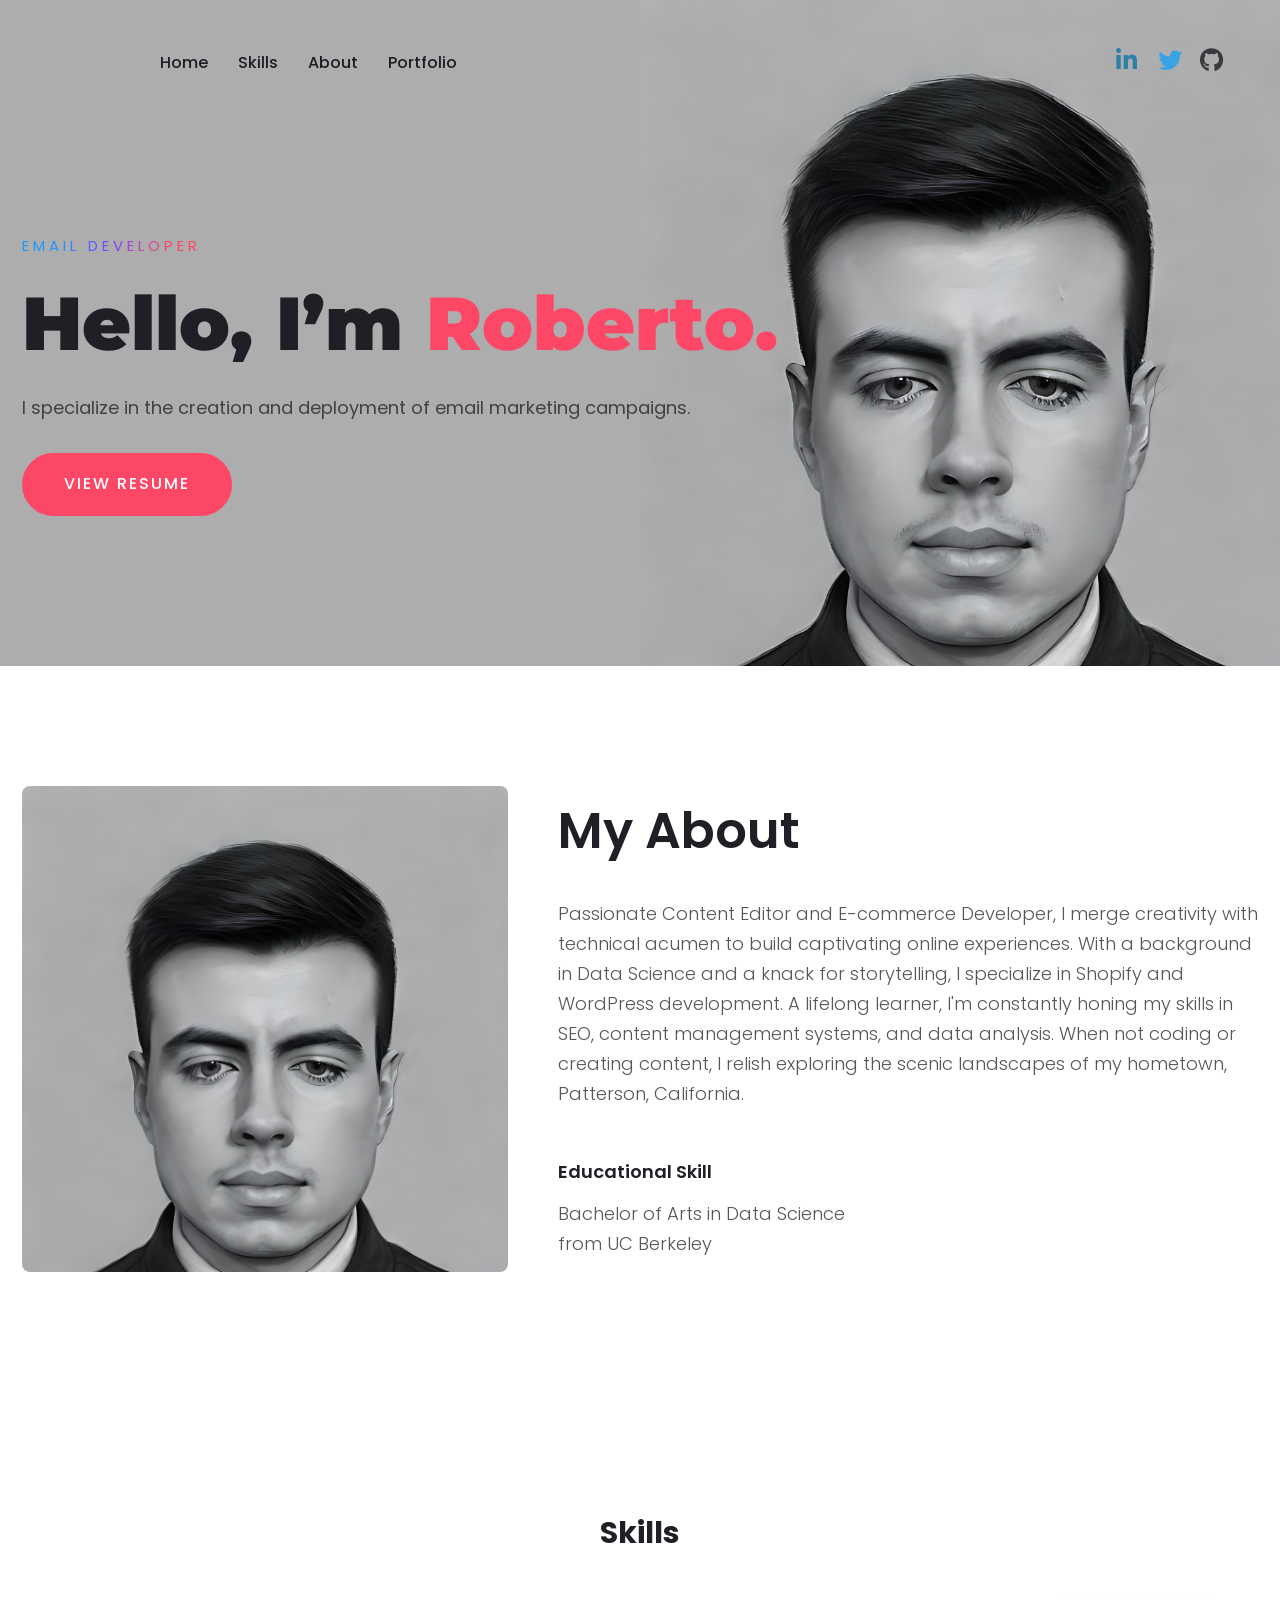
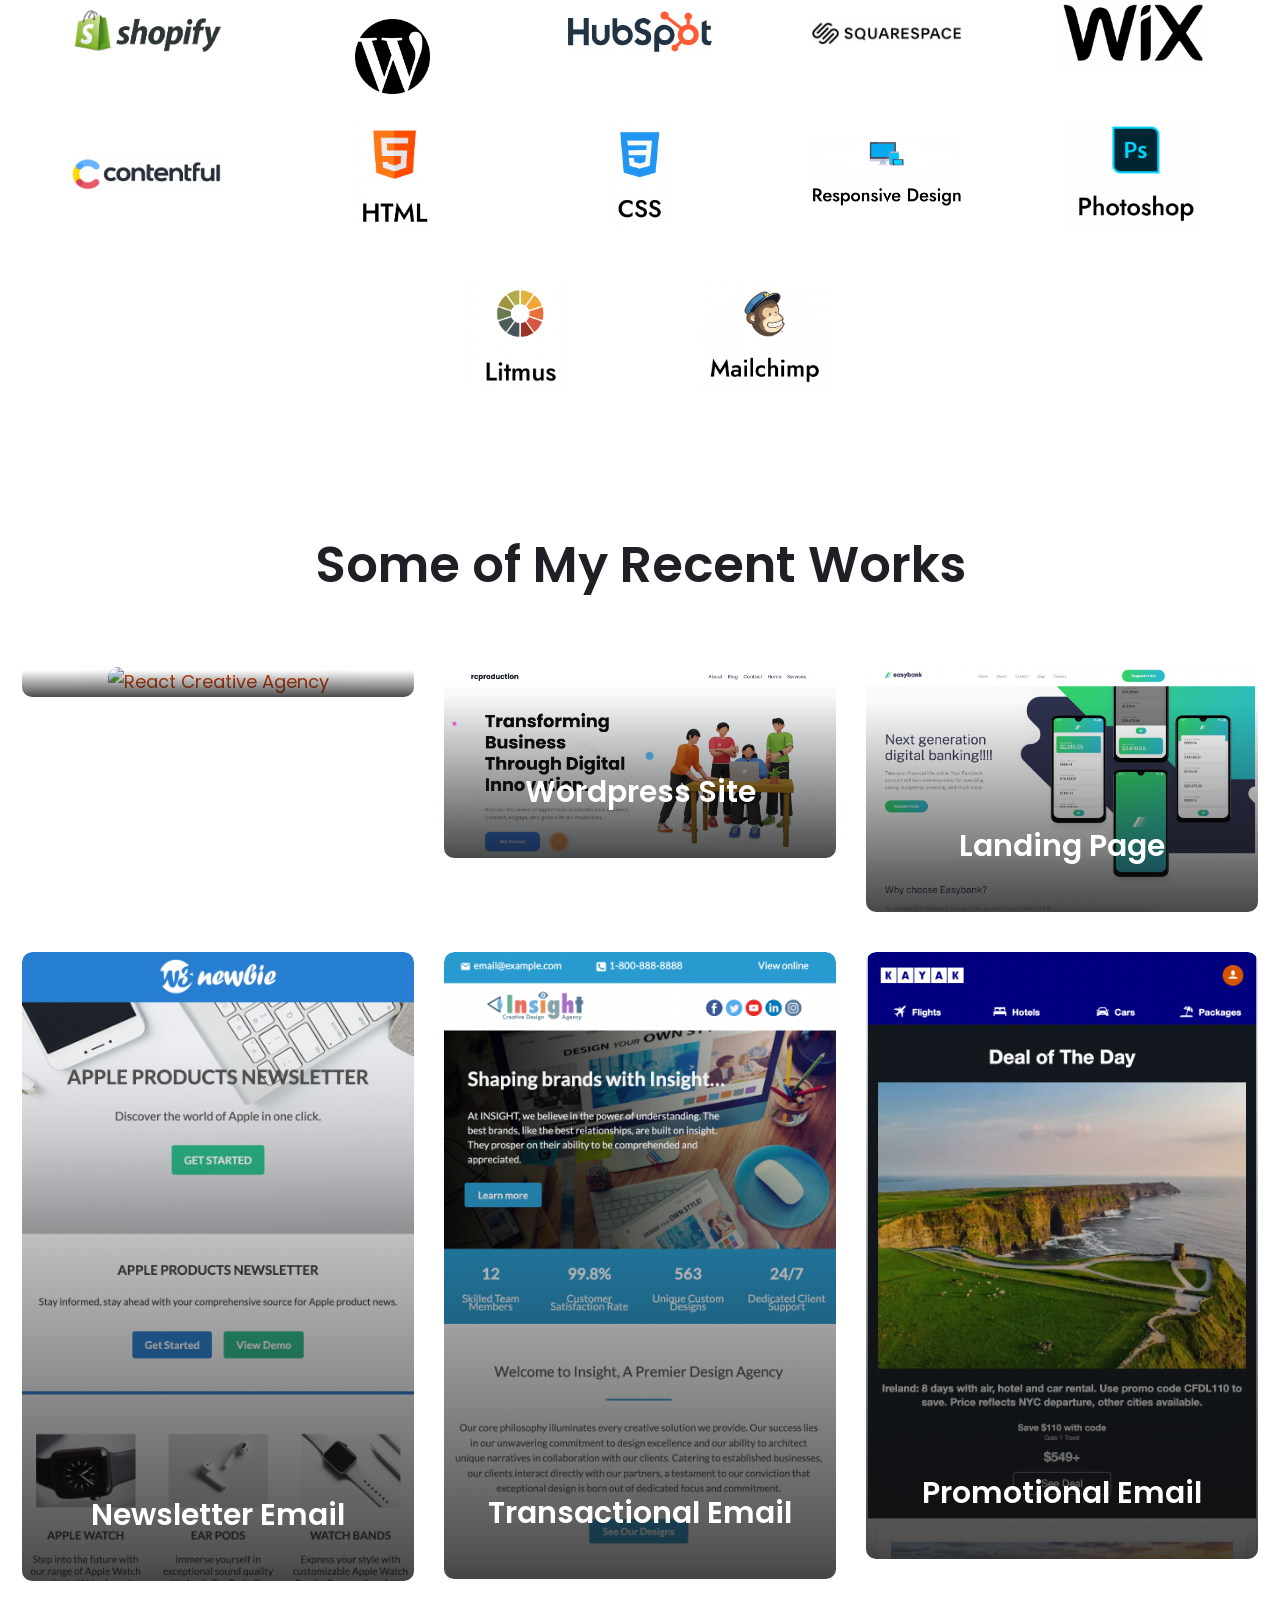
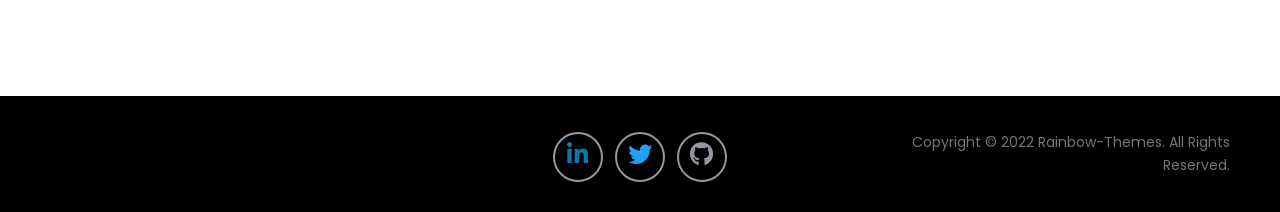
==== commit aa0cba42: "‘save’" ====
--- a/index.html
+++ b/index.html
@@ -366,7 +366,7 @@
             <div class="col-lg-12">
               <div class="inner text-start">
                 <span class="theme-gradient font-500"
-                  >Front End Developer/Content Editor</span
+                  >Email Developer</span
                 >
                 <h1 class="title">Hello, I’m <span>Roberto.</span></h1>
                 <p class="description">
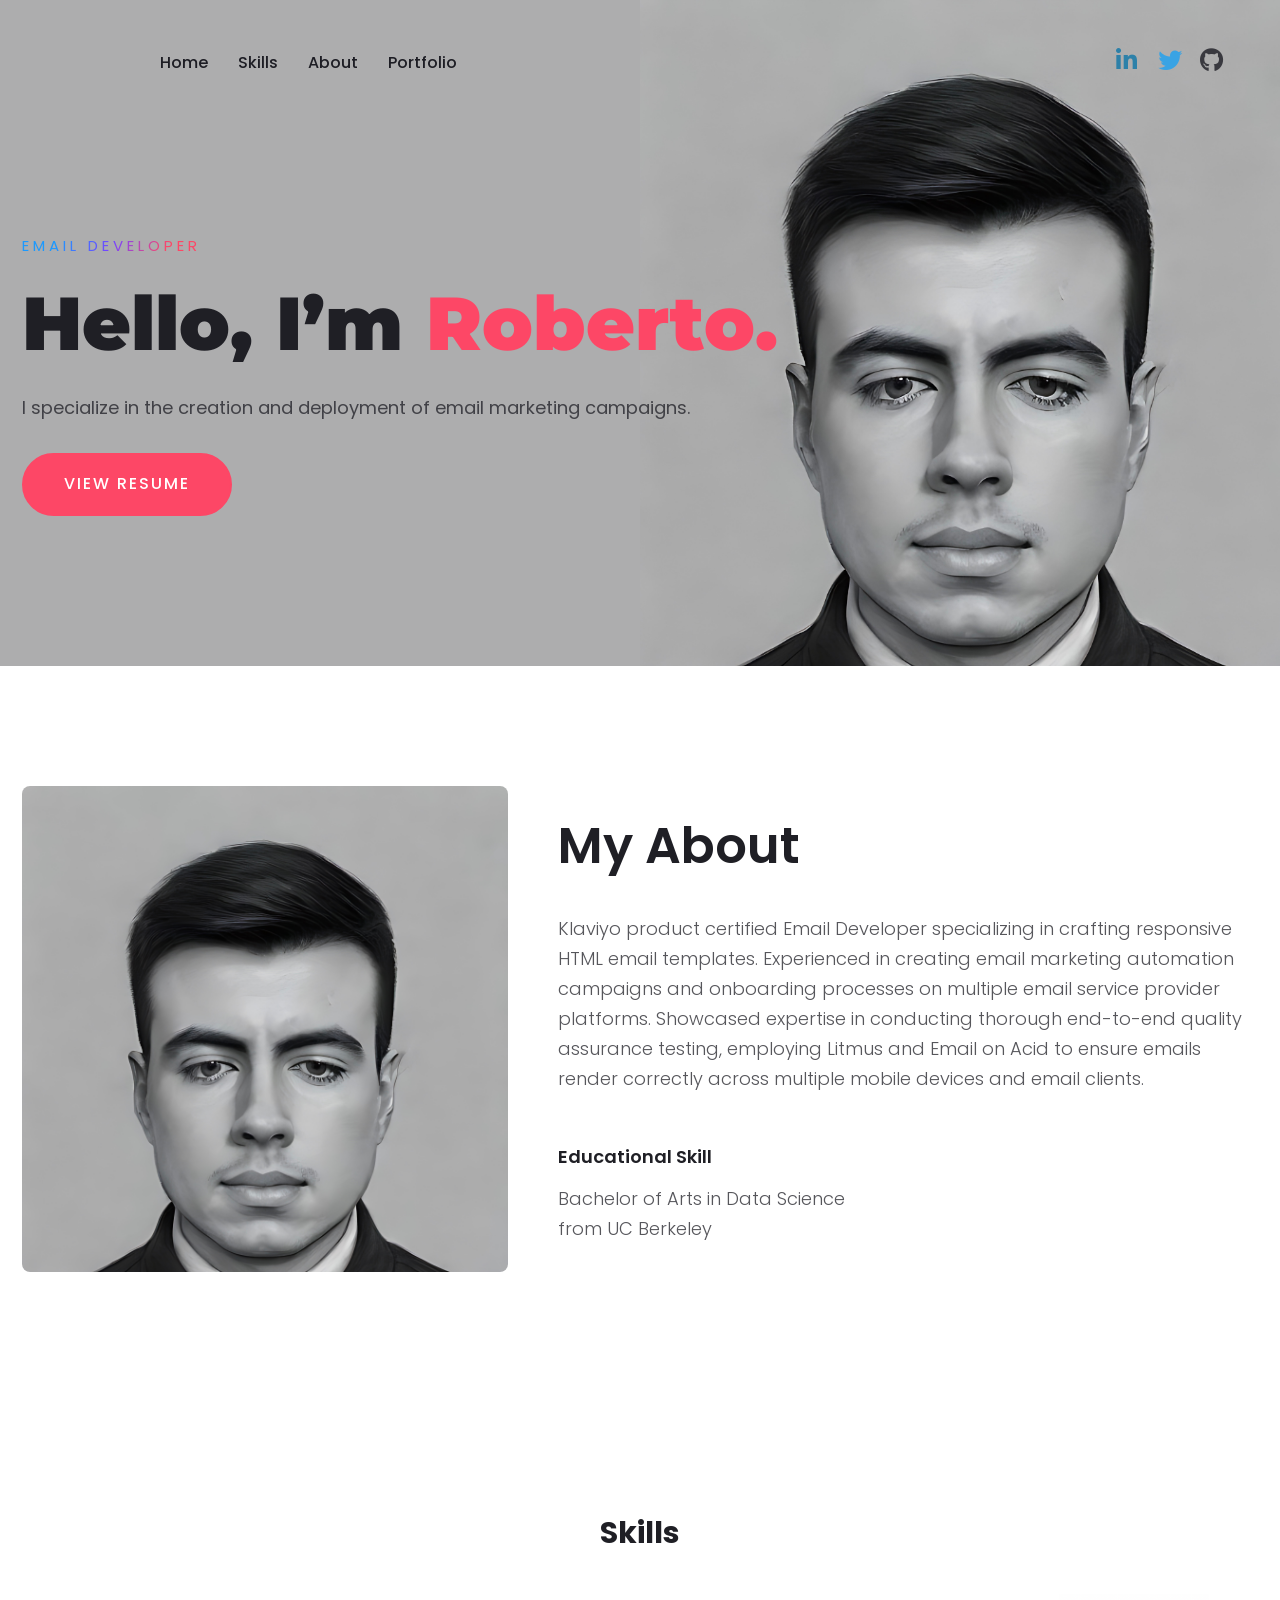
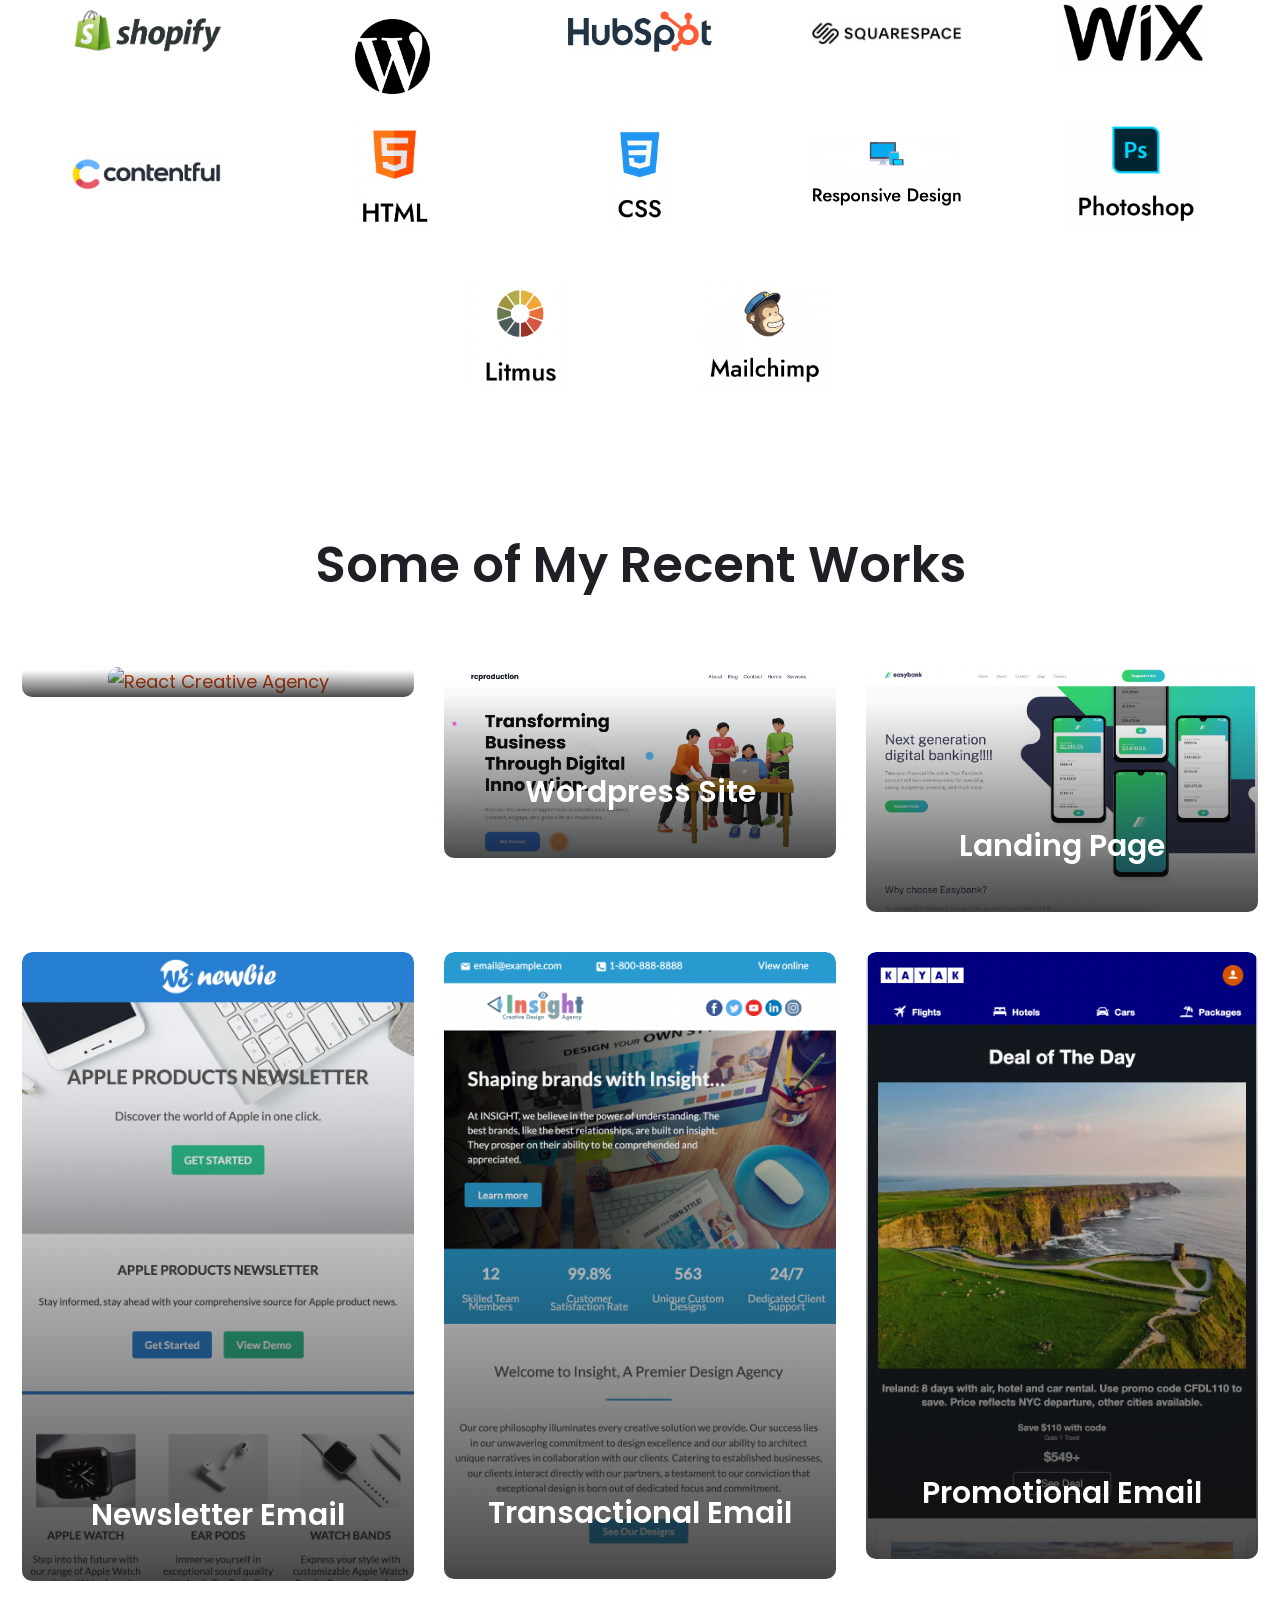
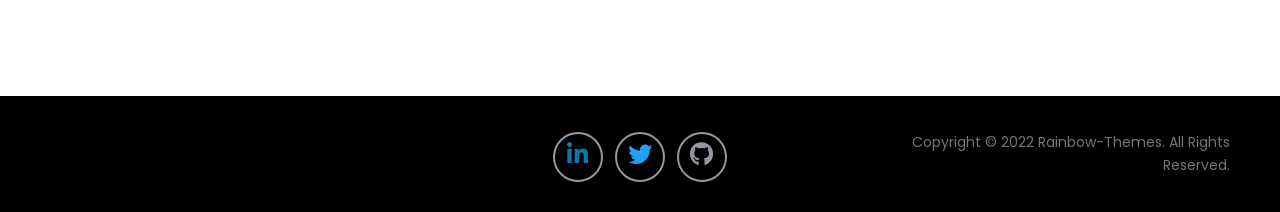
==== commit c608dee2: "‘save’" ====
--- a/index.html
+++ b/index.html
@@ -365,13 +365,11 @@
           <div class="row">
             <div class="col-lg-12">
               <div class="inner text-start">
-                <span class="theme-gradient font-500"
-                  >Email Developer</span
-                >
+                <span class="theme-gradient font-500">Email Developer</span>
                 <h1 class="title">Hello, I’m <span>Roberto.</span></h1>
                 <p class="description">
-                  I specialize in the creation and deployment of email marketing campaigns.
-                 
+                  I specialize in the creation and deployment of email marketing
+                  campaigns.
                 </p>
                 <div class="slide-btn">
                   <!-- <a class="btn-default" href="">Download CV</a> -->
@@ -411,15 +409,14 @@
                   <!-- <span class="subtitle">Read About Me</span> -->
                   <h2 class="title">My About</h2>
                   <p class="description">
-                    Passionate Content Editor and E-commerce Developer, I merge
-                    creativity with technical acumen to build captivating online
-                    experiences. With a background in Data Science and a knack
-                    for storytelling, I specialize in Shopify and WordPress
-                    development. A lifelong learner, I'm constantly honing my
-                    skills in SEO, content management systems, and data
-                    analysis. When not coding or creating content, I relish
-                    exploring the scenic landscapes of my hometown, Patterson,
-                    California.
+                    Klaviyo product certified Email Developer specializing in
+                    crafting responsive HTML email templates. Experienced in
+                    creating email marketing automation campaigns and onboarding
+                    processes on multiple email service provider platforms.
+                    Showcased expertise in conducting thorough end-to-end
+                    quality assurance testing, employing Litmus and Email on
+                    Acid to ensure emails render correctly across multiple
+                    mobile devices and email clients.
                   </p>
                 </div>
                 <div class="row">
@@ -488,11 +485,9 @@
           </div>
         </div> -->
 
-
-
         <div class="row pt--120" id="shopify-logo">
           <div class="col-lg-12">
-            <h3 class="title" style="text-align: center;">Skills</h3>
+            <h3 class="title" style="text-align: center">Skills</h3>
             <ul class="brand-style-2">
               <li>
                 <img
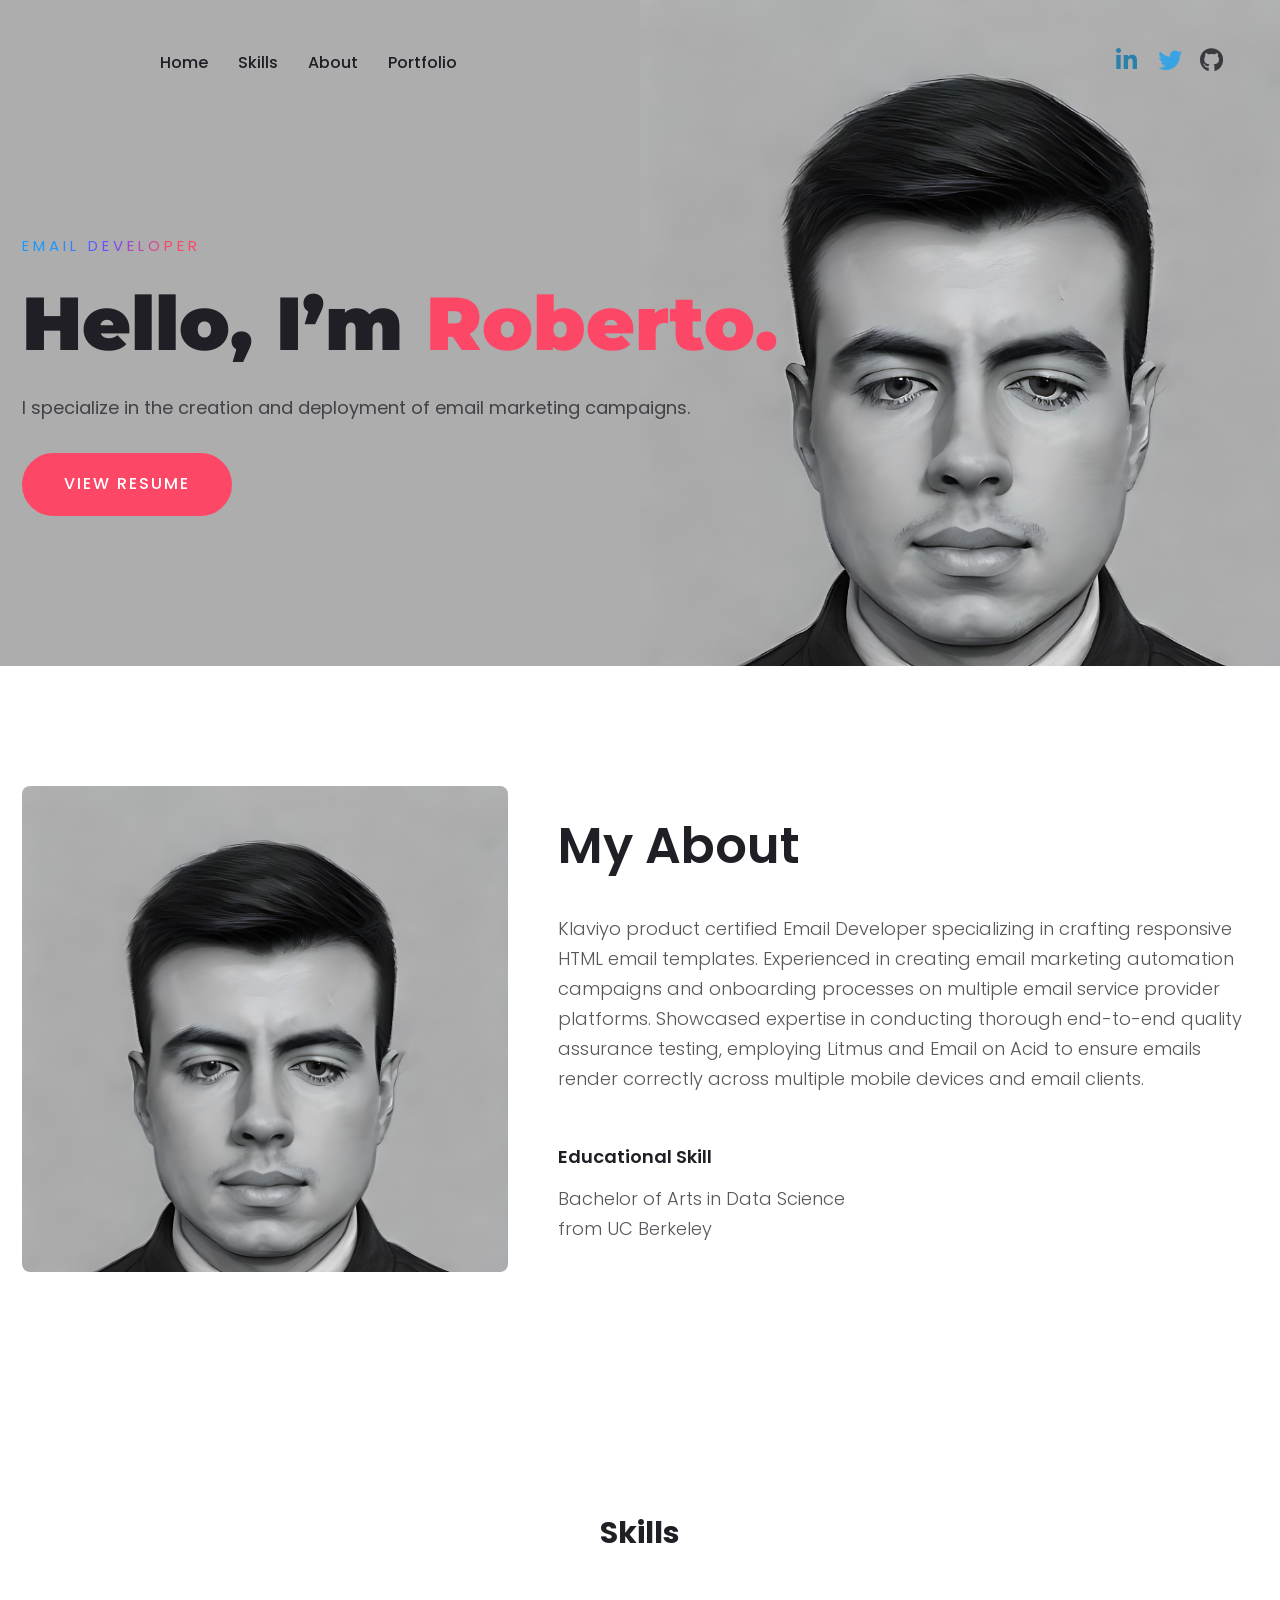
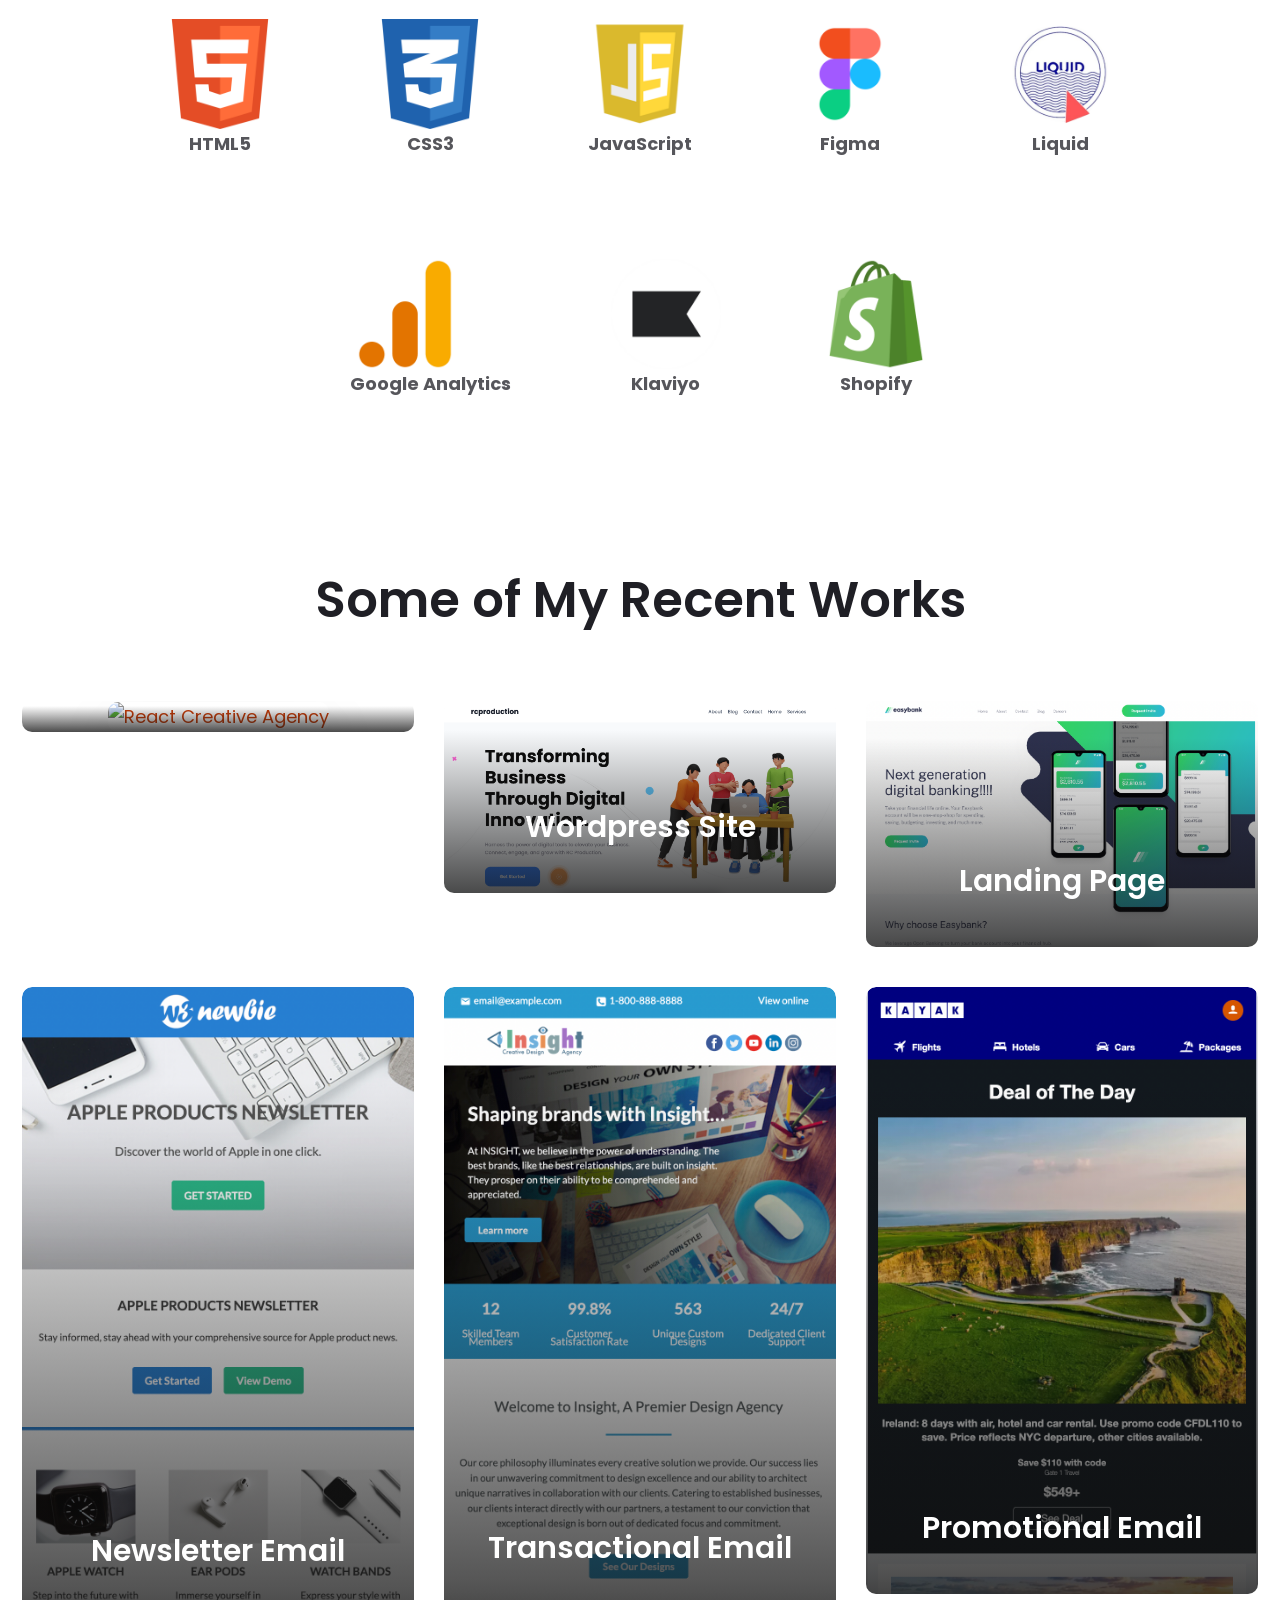
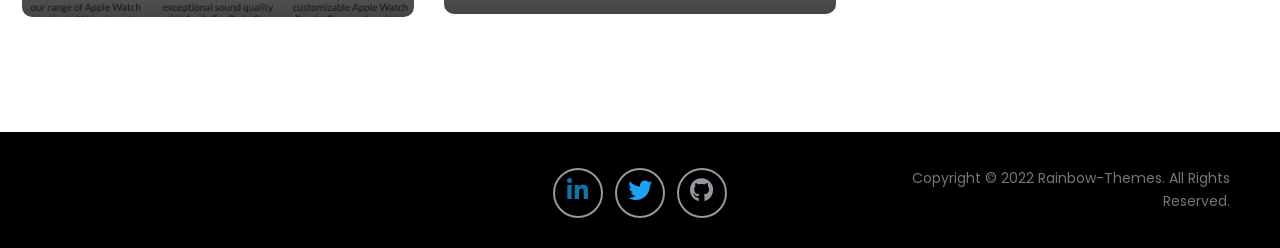
==== commit b5568328: "‘save’" ====
--- a/index.html
+++ b/index.html
@@ -488,91 +488,57 @@
         <div class="row pt--120" id="shopify-logo">
           <div class="col-lg-12">
             <h3 class="title" style="text-align: center">Skills</h3>
+
+
             <ul class="brand-style-2">
-              <li>
-                <img
-                  src="assets/images/brand/shopify-logo.png"
-                  alt="Shopify Logo"
-                />
-              </li>
-              <li class="wordpress-logo">
-                <img
-                  src="assets/images/brand/wordpress-logo.png"
-                  alt="Logo Images"
-                  class="wordpress-logo"
-                />
-              </li>
-              <li>
-                <img
-                  src="assets/images/brand/hubspot-logo.png"
-                  alt="Logo Images"
-                  class="hubspot-logo"
-                />
-              </li>
-              <li>
-                <img
-                  src="assets/images/brand/squarespace-logo.png"
-                  alt="Logo Images"
-                  class="squarespace-logo"
-                />
-              </li>
-              <li>
-                <img
-                  src="assets/images/brand/wix-logo.png"
-                  alt="Logo Images"
-                  class="wix-logo"
-                />
-              </li>
-              <li>
-                <img
-                  src="assets/images/brand/contentful-logo.png"
-                  alt="Logo Images"
-                  class="contentful-logo"
-                />
-              </li>
-              <li>
-                <img
-                  src="assets/images/brand/html-image.png"
-                  alt="Logo Images"
-                  class="html-logo"
-                />
-              </li>
-              <li>
-                <img
-                  src="assets/images/brand/css-image.png"
-                  alt="Logo Images"
-                  class="css-logo"
-                />
-              </li>
-              <li>
-                <img
-                  src="assets/images/brand/responsive-design-image.png"
-                  alt="Logo Images"
-                  class="responsive-design-logo"
-                />
-              </li>
-              <li>
-                <img
-                  src="assets/images/brand/photoshop-image.png"
-                  alt="Logo Images"
-                  class="photoshop-logo"
-                />
-              </li>
-              <li>
-                <img
-                  src="assets/images/brand/litmus-image.png"
-                  alt="Logo Images"
-                  class="litmus-logo"
-                />
-              </li>
-              <li>
-                <img
-                  src="assets/images/brand/mailchimp-image.png"
-                  alt="Logo Images"
-                  class="mailchimp-logo"
-                />
-              </li>
+
+
+              <div class="skill-content">
+                <img src="assets/images/brand/canav-html-logo.png" alt="HTML5 logo"/>
+                <span>HTML5</span>
+              </div>
+
+              <div class="skill-content">
+                <img src="assets/images/brand/canva-css-logo.png" alt="CSS3 logo"/>
+                <span>CSS3</span>
+              </div>
+                
+              <div class="skill-content">
+                <img src="assets/images/brand/canva-javascript-logo.png" alt="JavaScript logo"/>
+                <span>JavaScript</span>
+              </div>
+
+              <div class="skill-content">
+                <img src="assets/images/brand/canva-figma-logo.png" alt="Figma logo"/>
+                <span>Figma</span>
+              </div>
+                
+              <div class="skill-content">
+                <img src="assets/images/brand/canva-shopify-liquid-logo.png" alt="Liquid logo"/>
+                <span>Liquid</span>
+              </div>
+
+              <div class="skill-content">
+                <img src="assets/images/brand/canva-google-analytics-logo.png" alt="Google Analytics logo"/>
+                <span>Google Analytics</span>
+              </div>
+                
+              <div class="skill-content">
+                <img src="assets/images/brand/canva-klaviyo-logo.png" alt="Klaviyo logo"/>
+                <span>Klaviyo</span>
+              </div>
+
+              <div class="skill-content">
+                <img src="assets/images/brand/canva-shopify-logo.png" alt="Shopify logo"/>
+                <span>Shopify</span>
+              </div>
+
+
+               
             </ul>
+
+
+
           </div>
         </div>
       </div>
--- a/assets/css/style.css
+++ b/assets/css/style.css
@@ -18467,3 +18467,18 @@
 }
 
 
+
+
+.skill-content img, 
+.skill-content span {
+  display: block;
+  text-align: center; 
+}
+
+.skill-content span {
+  font-weight: bold;
+}
+
+.brand-style-2 div {
+  padding: 50px; 
+}
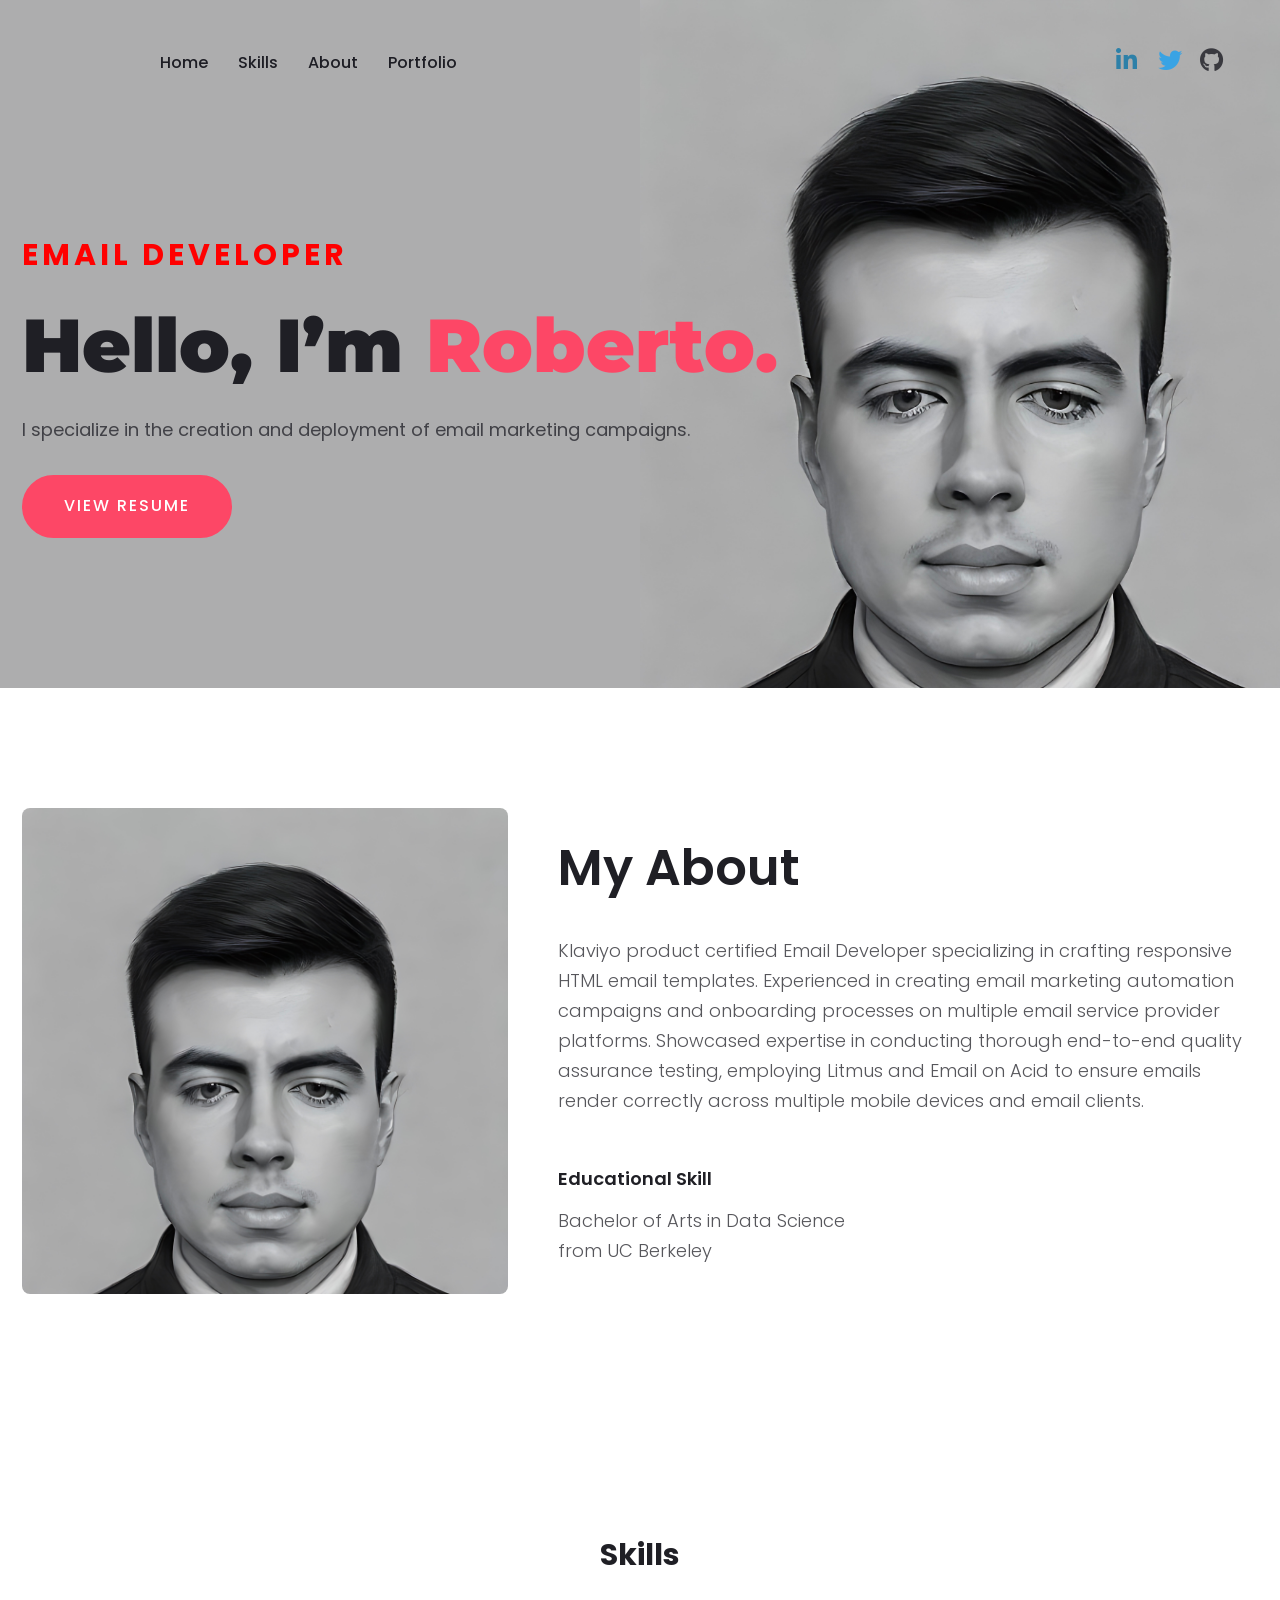
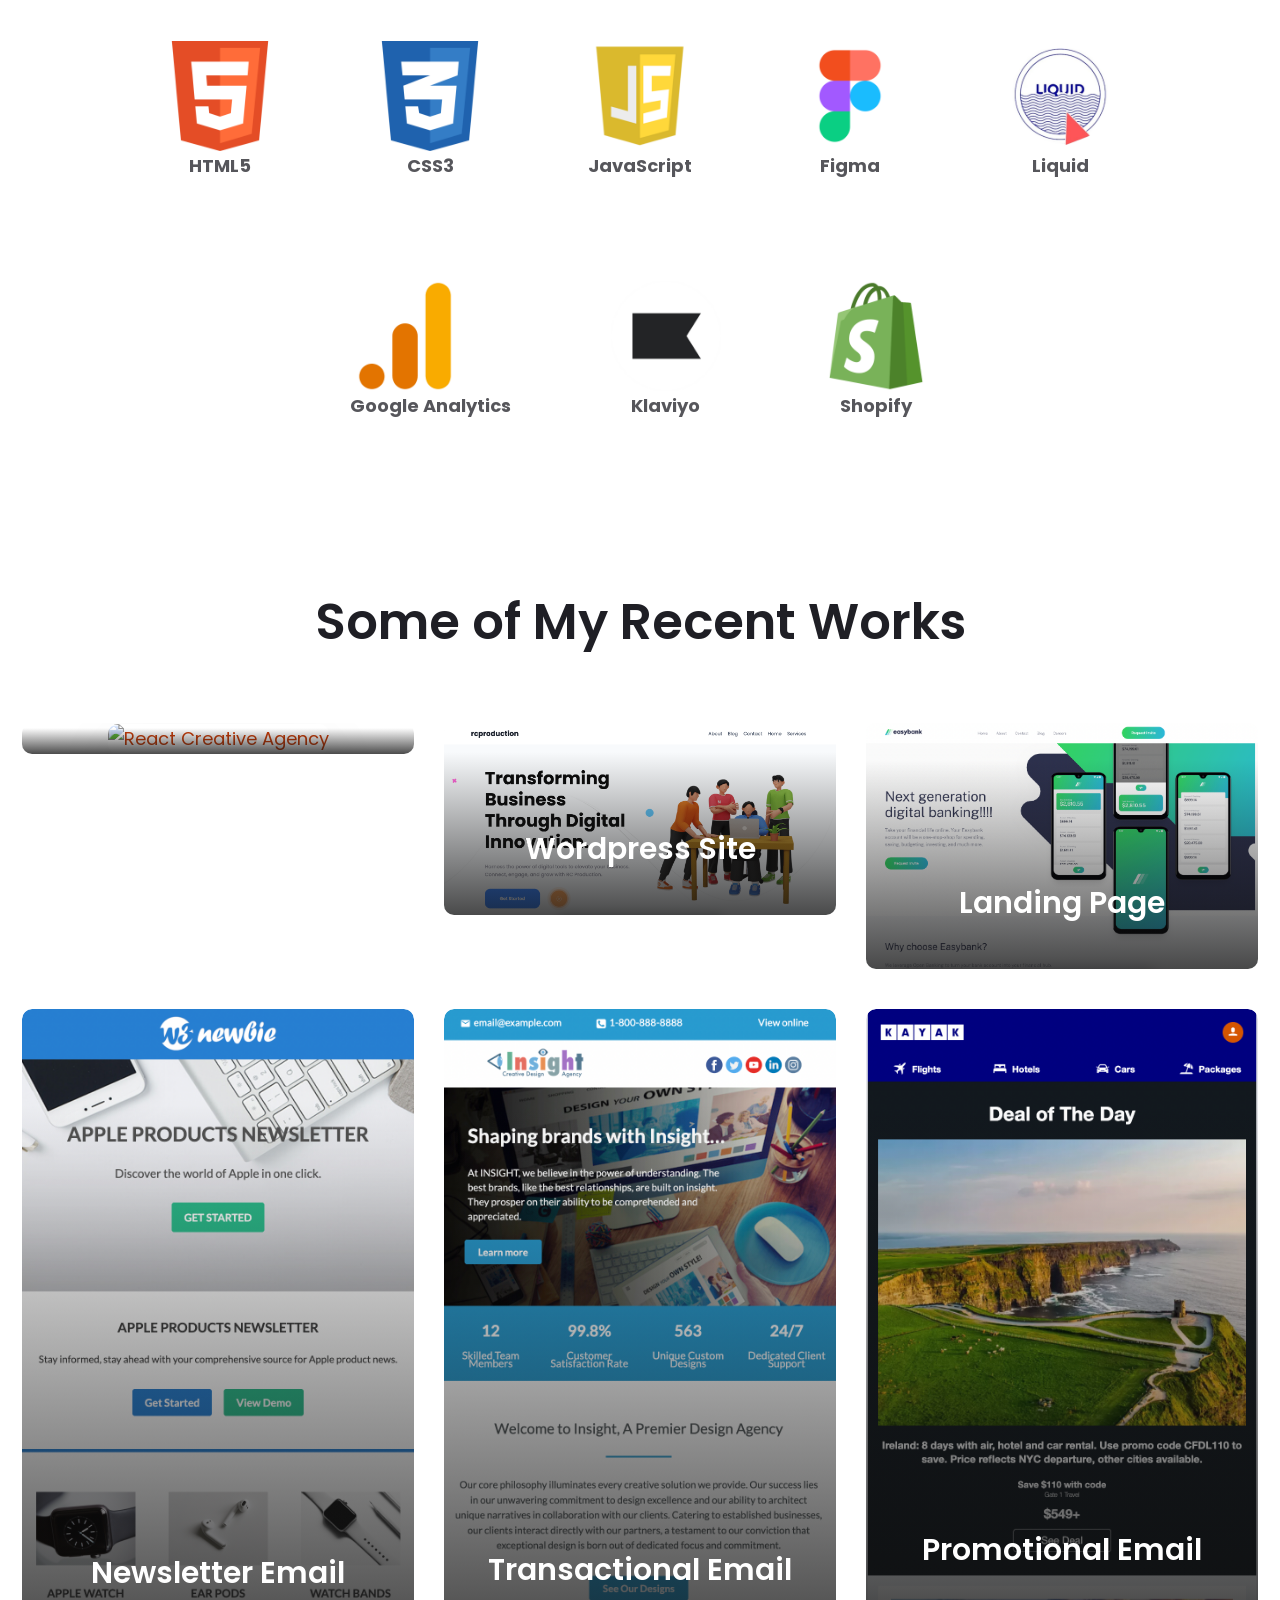
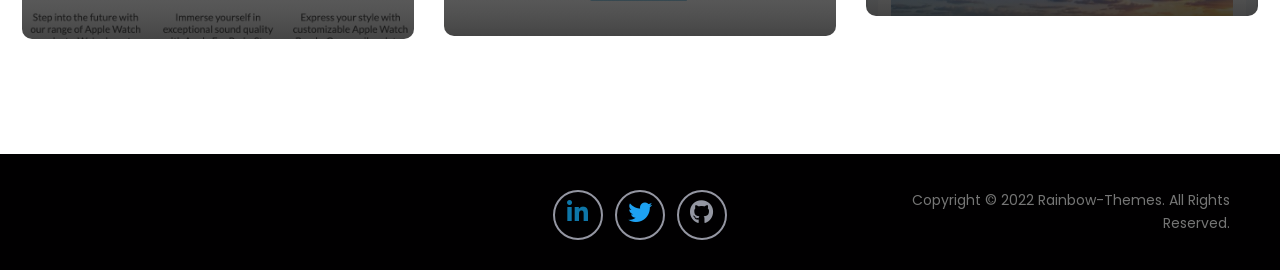
==== commit 2002402b: "‘save’" ====
--- a/index.html
+++ b/index.html
@@ -4,7 +4,7 @@
     <meta charset="utf-8" />
     <meta http-equiv="x-ua-compatible" content="ie=edge" />
     <title>
-      Personal portfolio || Imroz Creative Agency & portfolio Bootstrap Template
+      Roberto Camberos - Email Developer
     </title>
     <meta name="robots" content="noindex, follow" />
     <meta name="description" content="" />
--- a/assets/css/style.css
+++ b/assets/css/style.css
@@ -18481,4 +18481,16 @@
 
 .brand-style-2 div {
   padding: 50px; 
+}
+
+.theme-gradient.font-500 {
+  
+  color: red; 
+  font-weight: bold;
+  font-size: 30px !important;
+}
+
+.theme-gradient {
+  background: none !important;
+  -webkit-text-fill-color: red !important;
 }
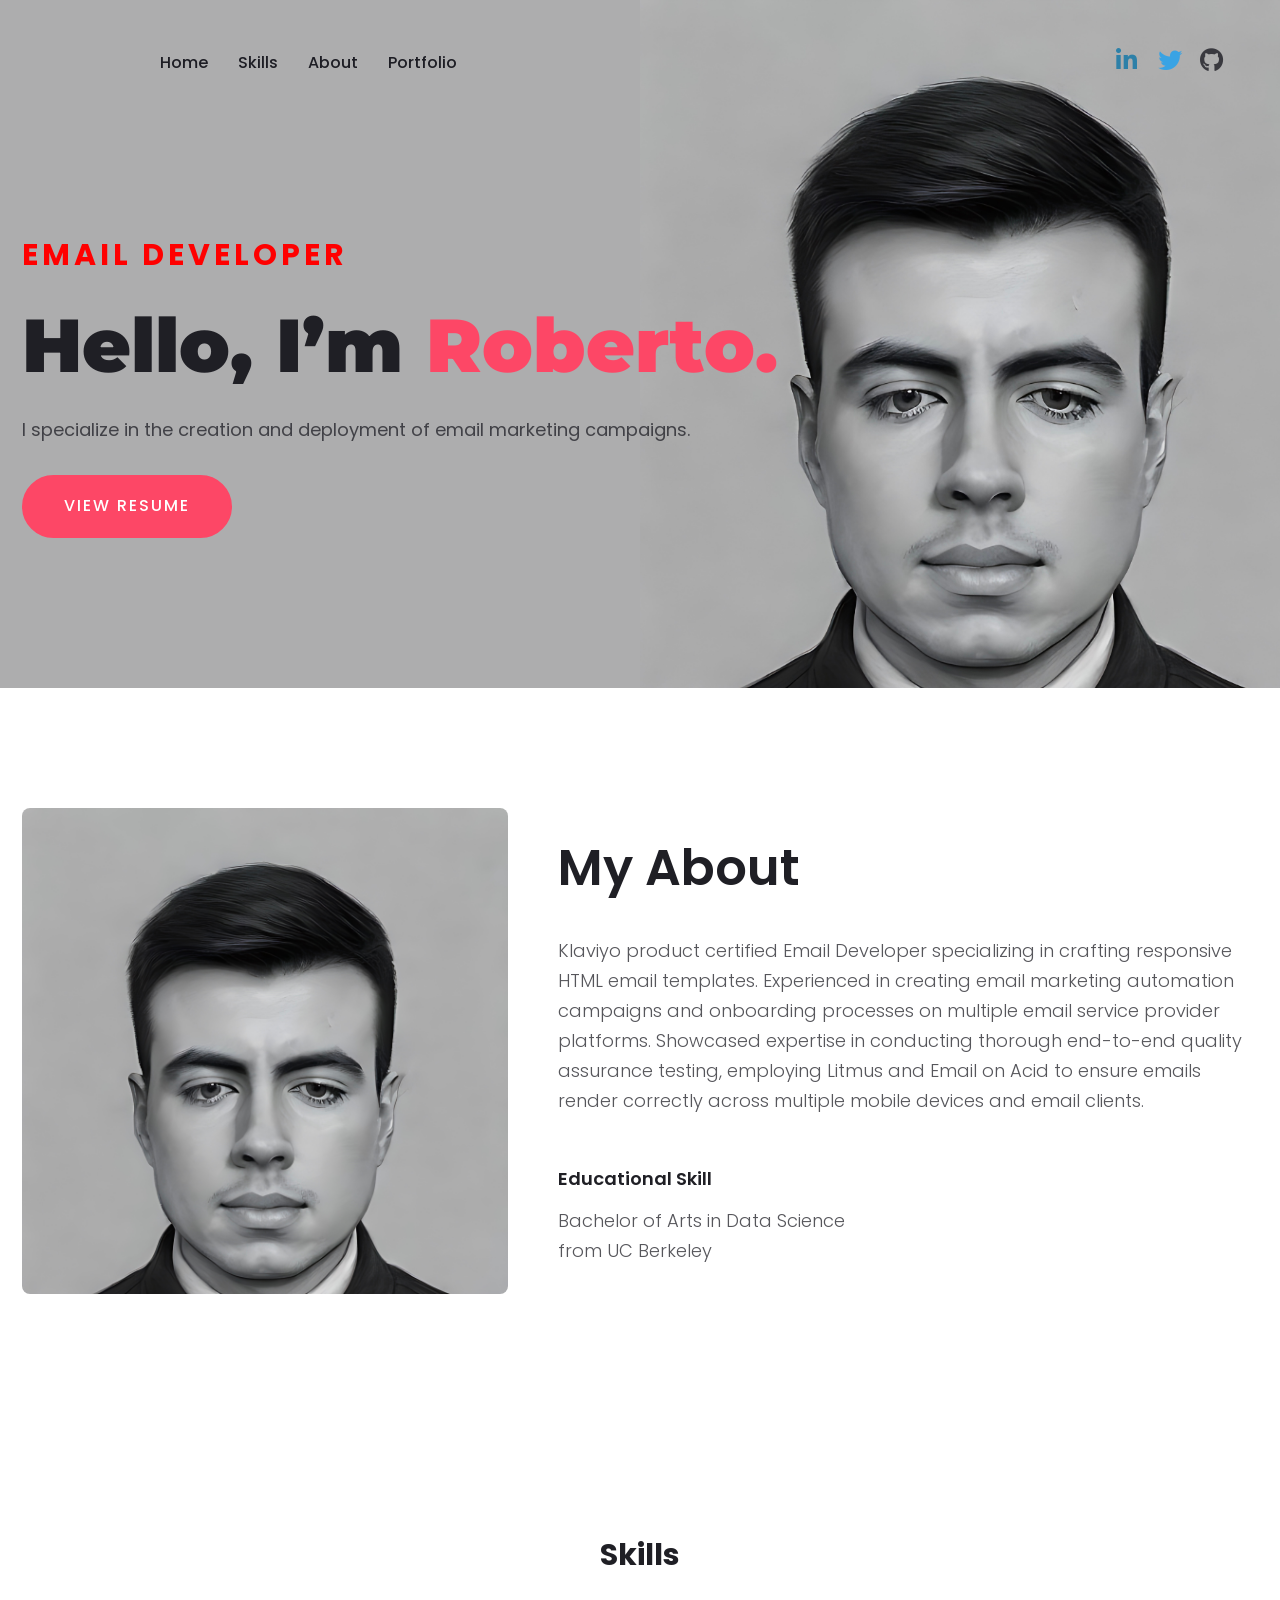
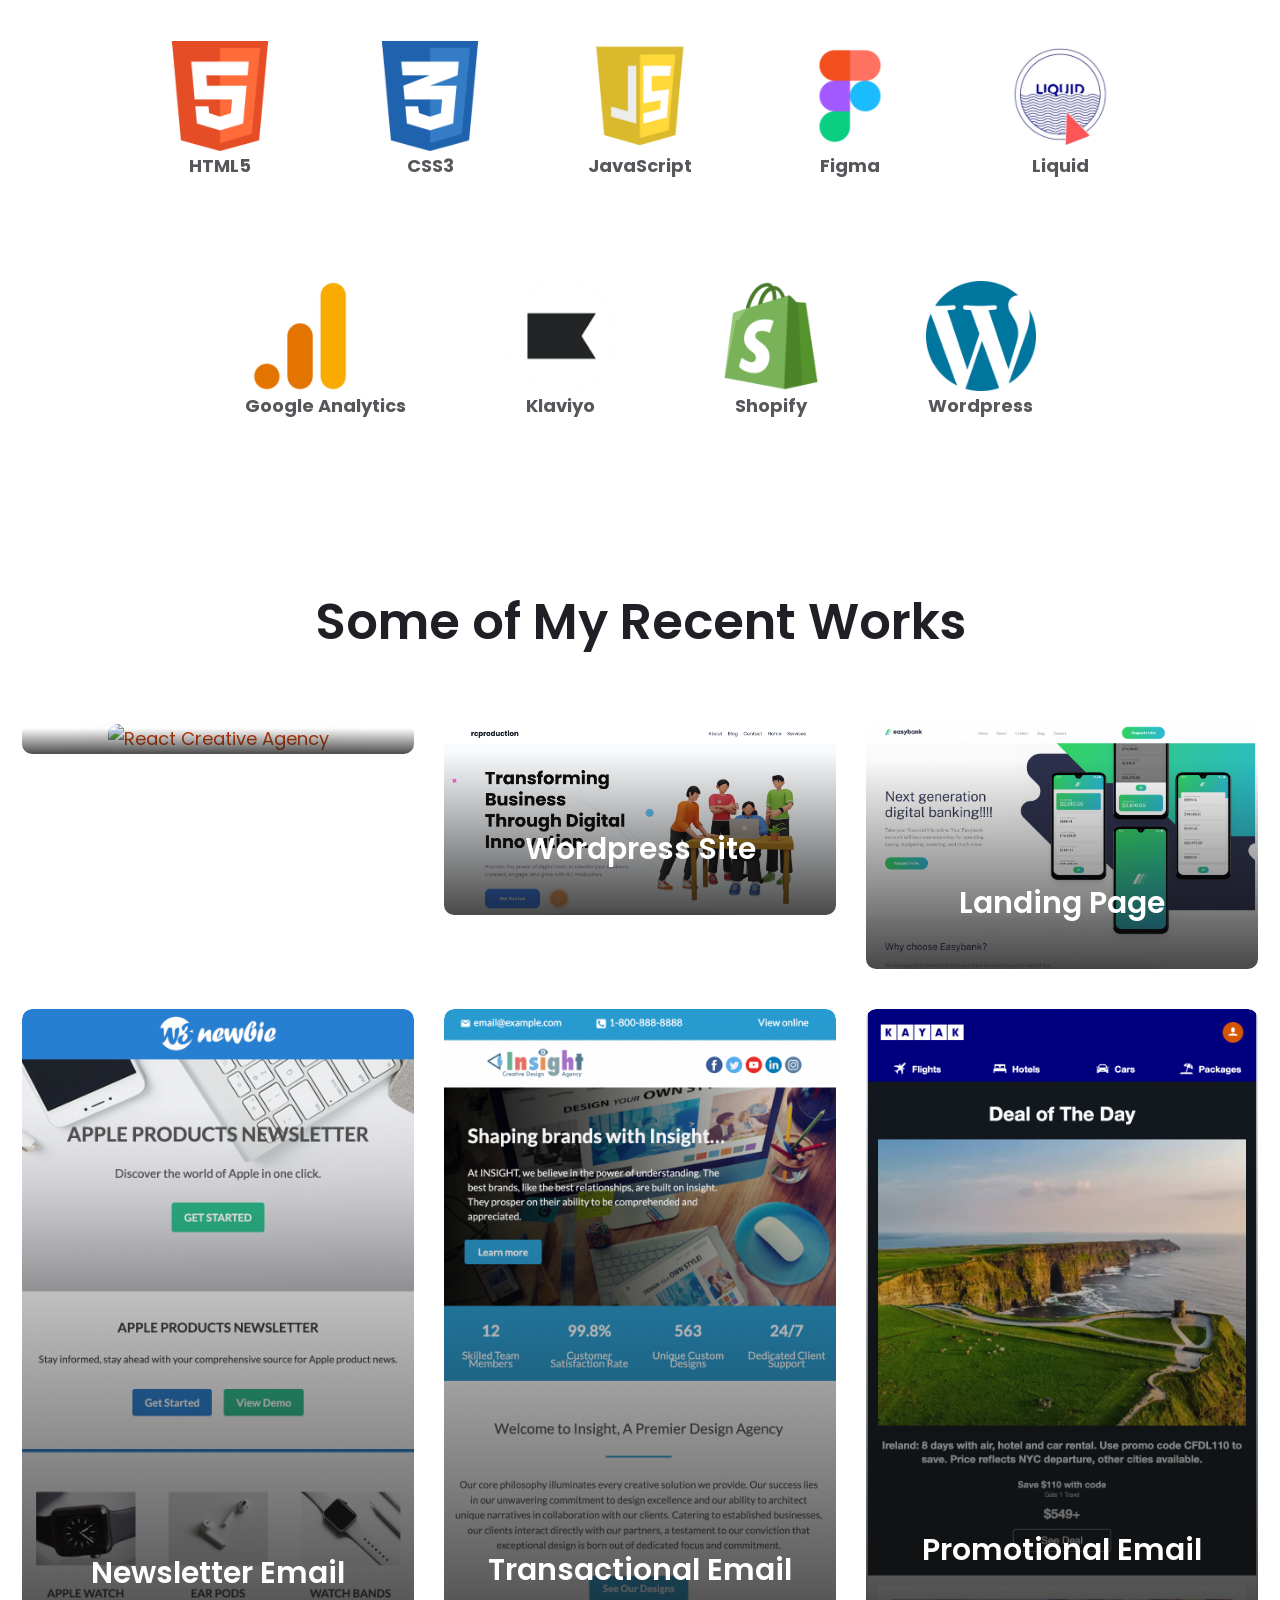
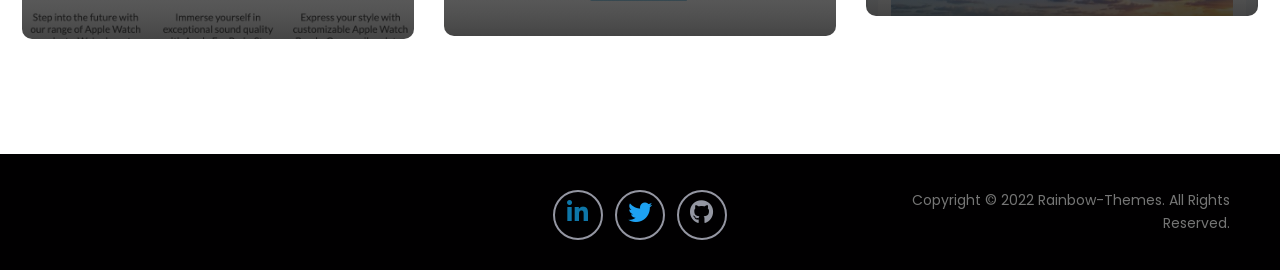
==== commit c7b769ef: "‘save’" ====
--- a/index.html
+++ b/index.html
@@ -533,6 +533,11 @@
                 <span>Shopify</span>
               </div>
 
+              <div class="skill-content">
+                <img src="assets/images/brand/wordpress-icon.png" alt="Wordpress logo"/>
+                <span>Wordpress</span>
+              </div>
+
 
                
             </ul>
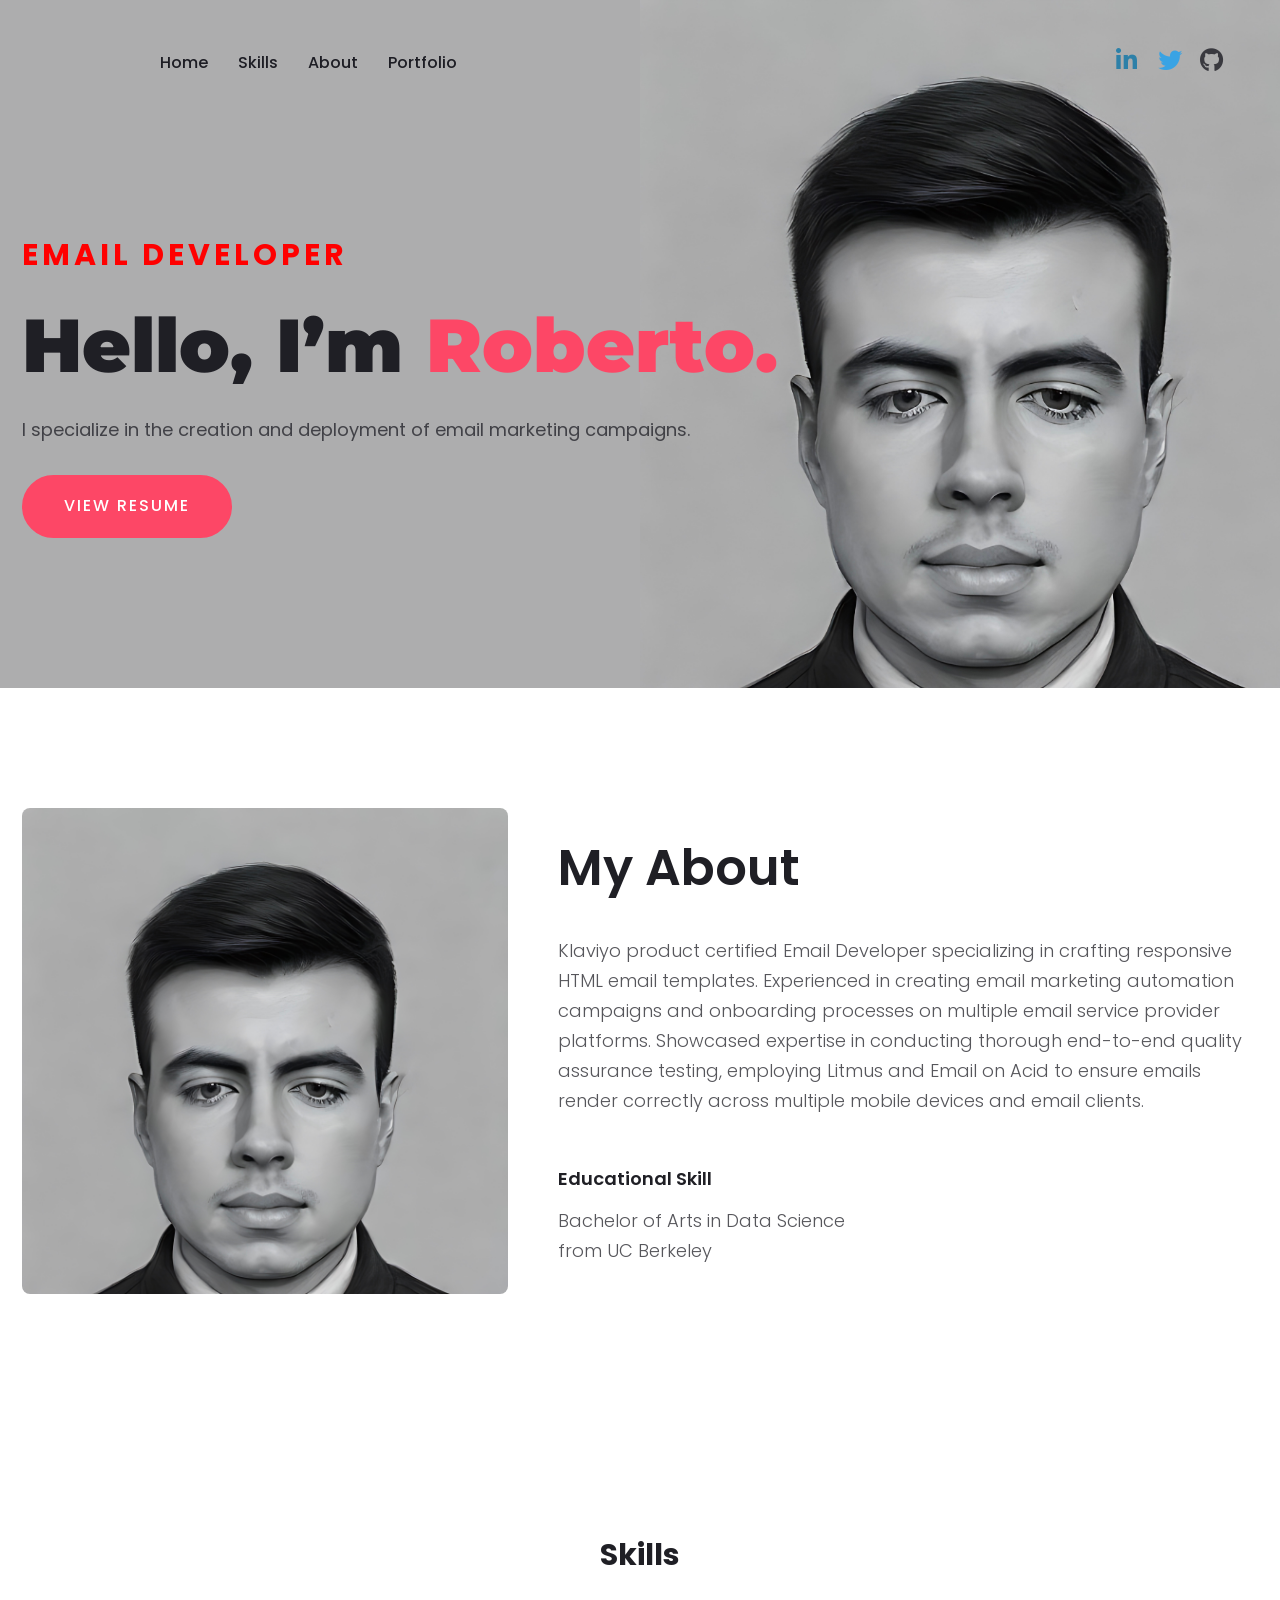
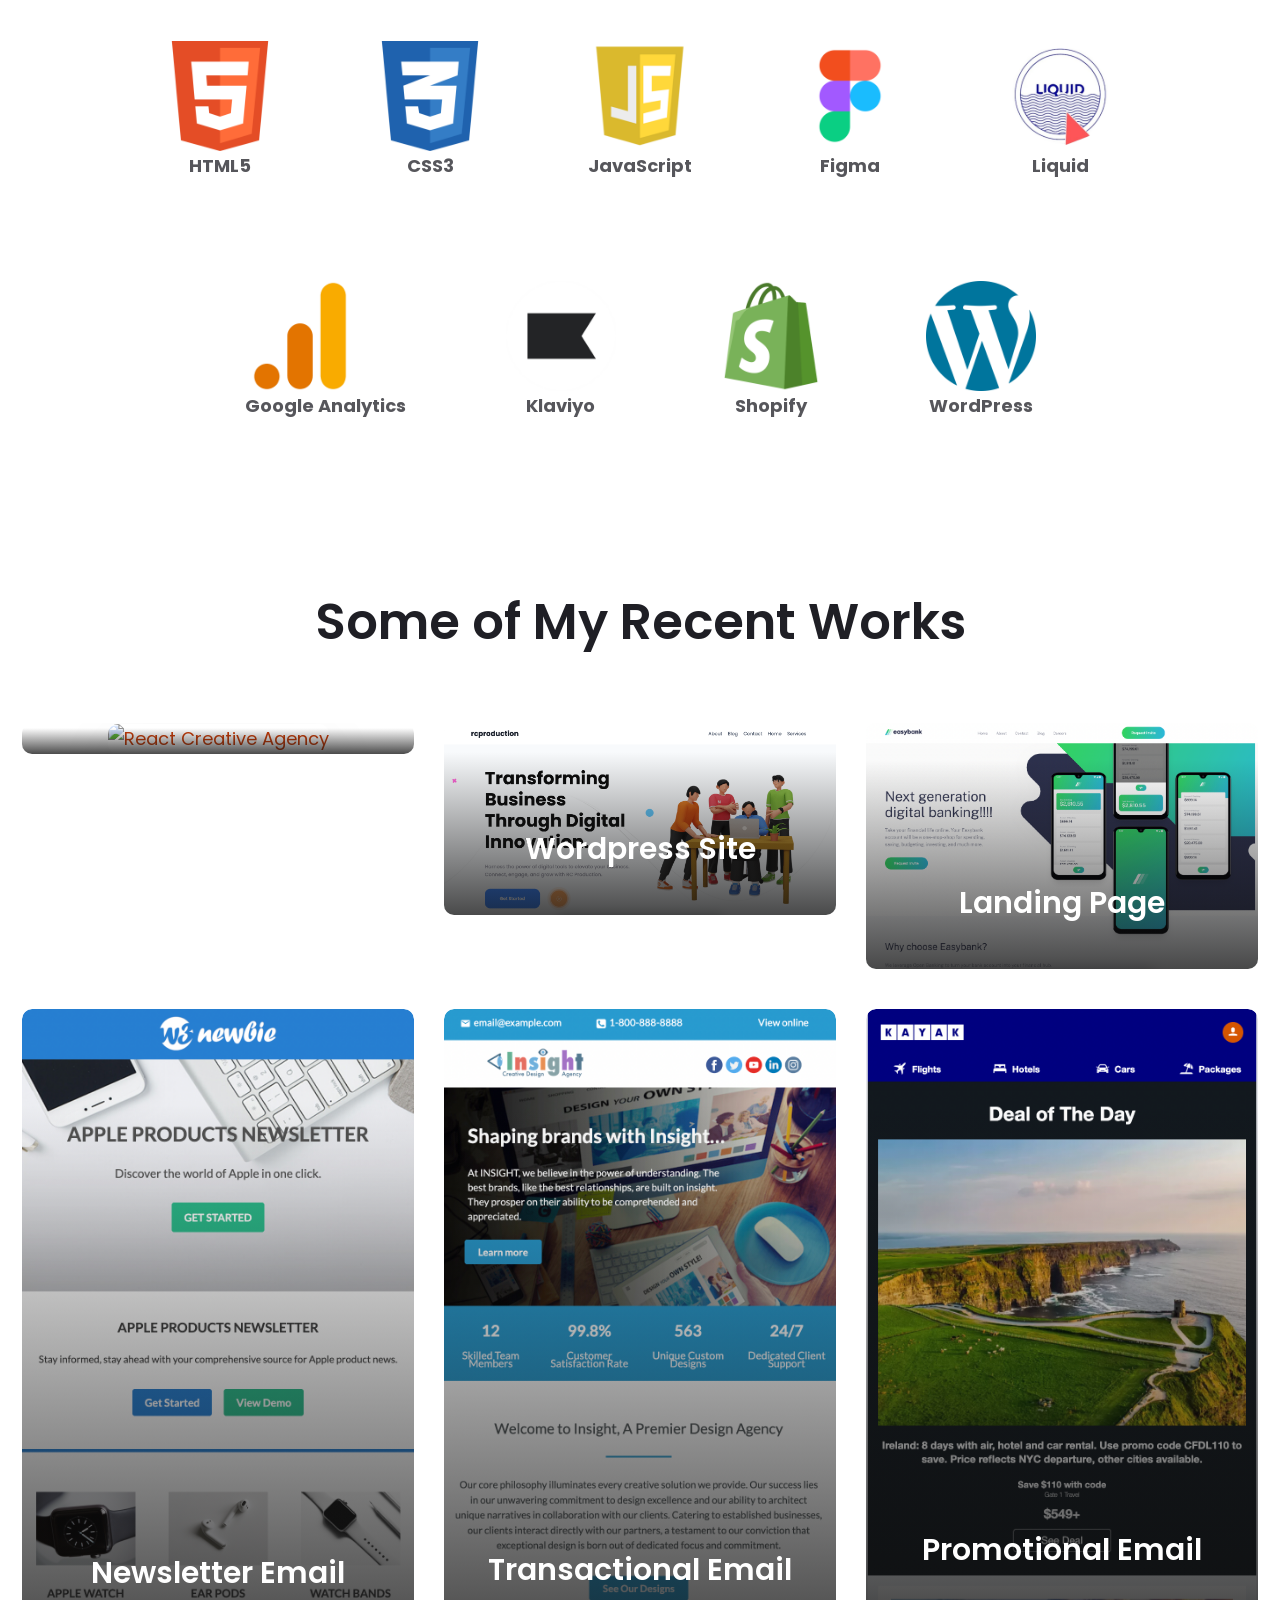
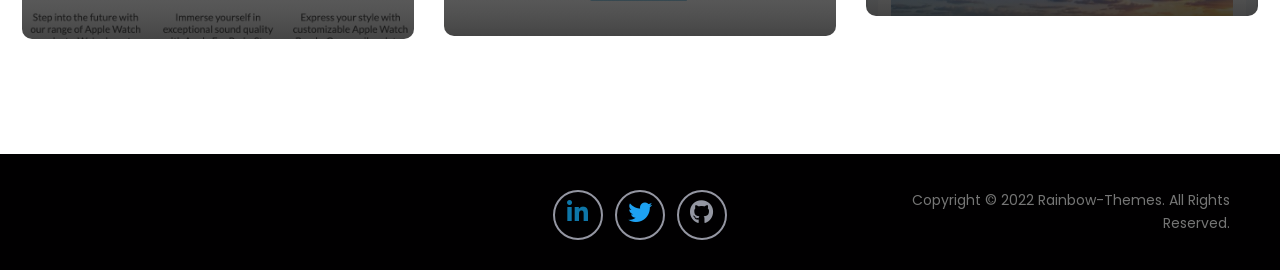
==== commit f579a851: "‘save’" ====
--- a/index.html
+++ b/index.html
@@ -535,7 +535,7 @@
 
               <div class="skill-content">
                 <img src="assets/images/brand/wordpress-icon.png" alt="Wordpress logo"/>
-                <span>Wordpress</span>
+                <span>WordPress</span>
               </div>
 
 
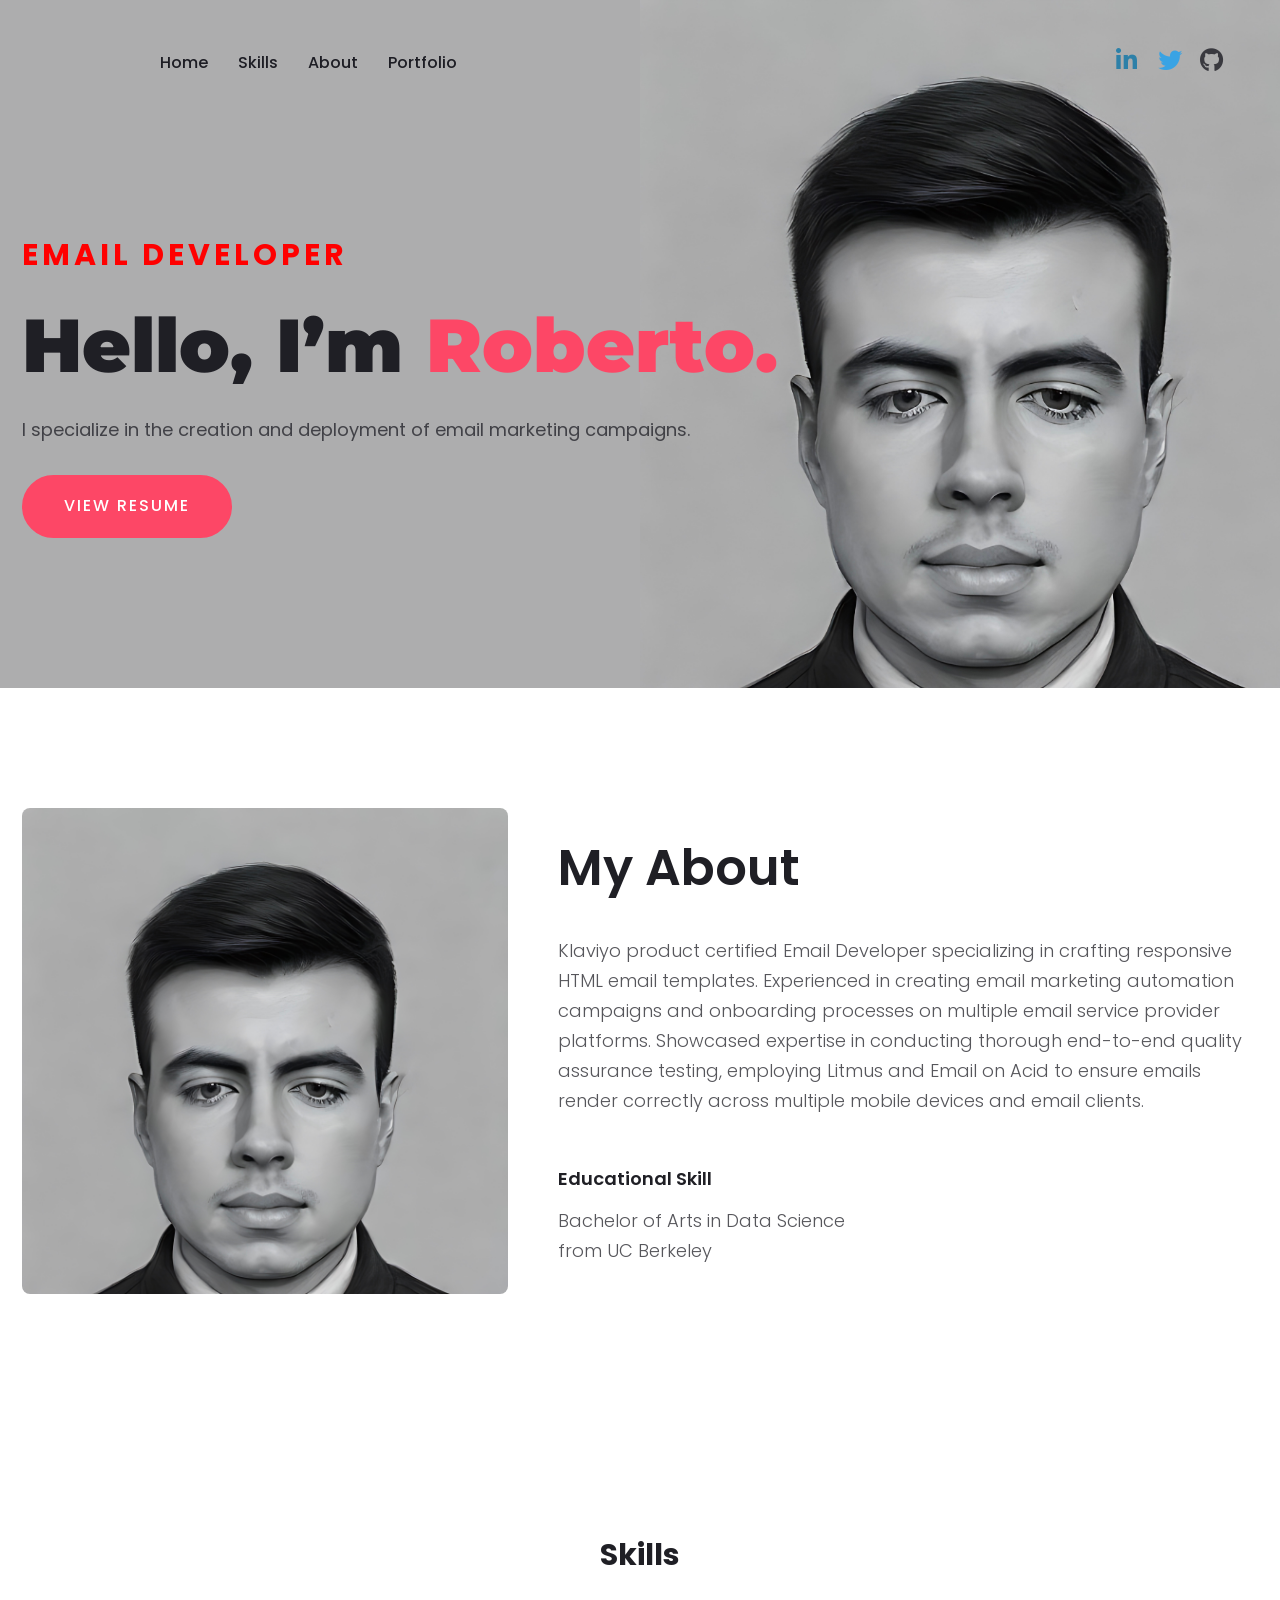
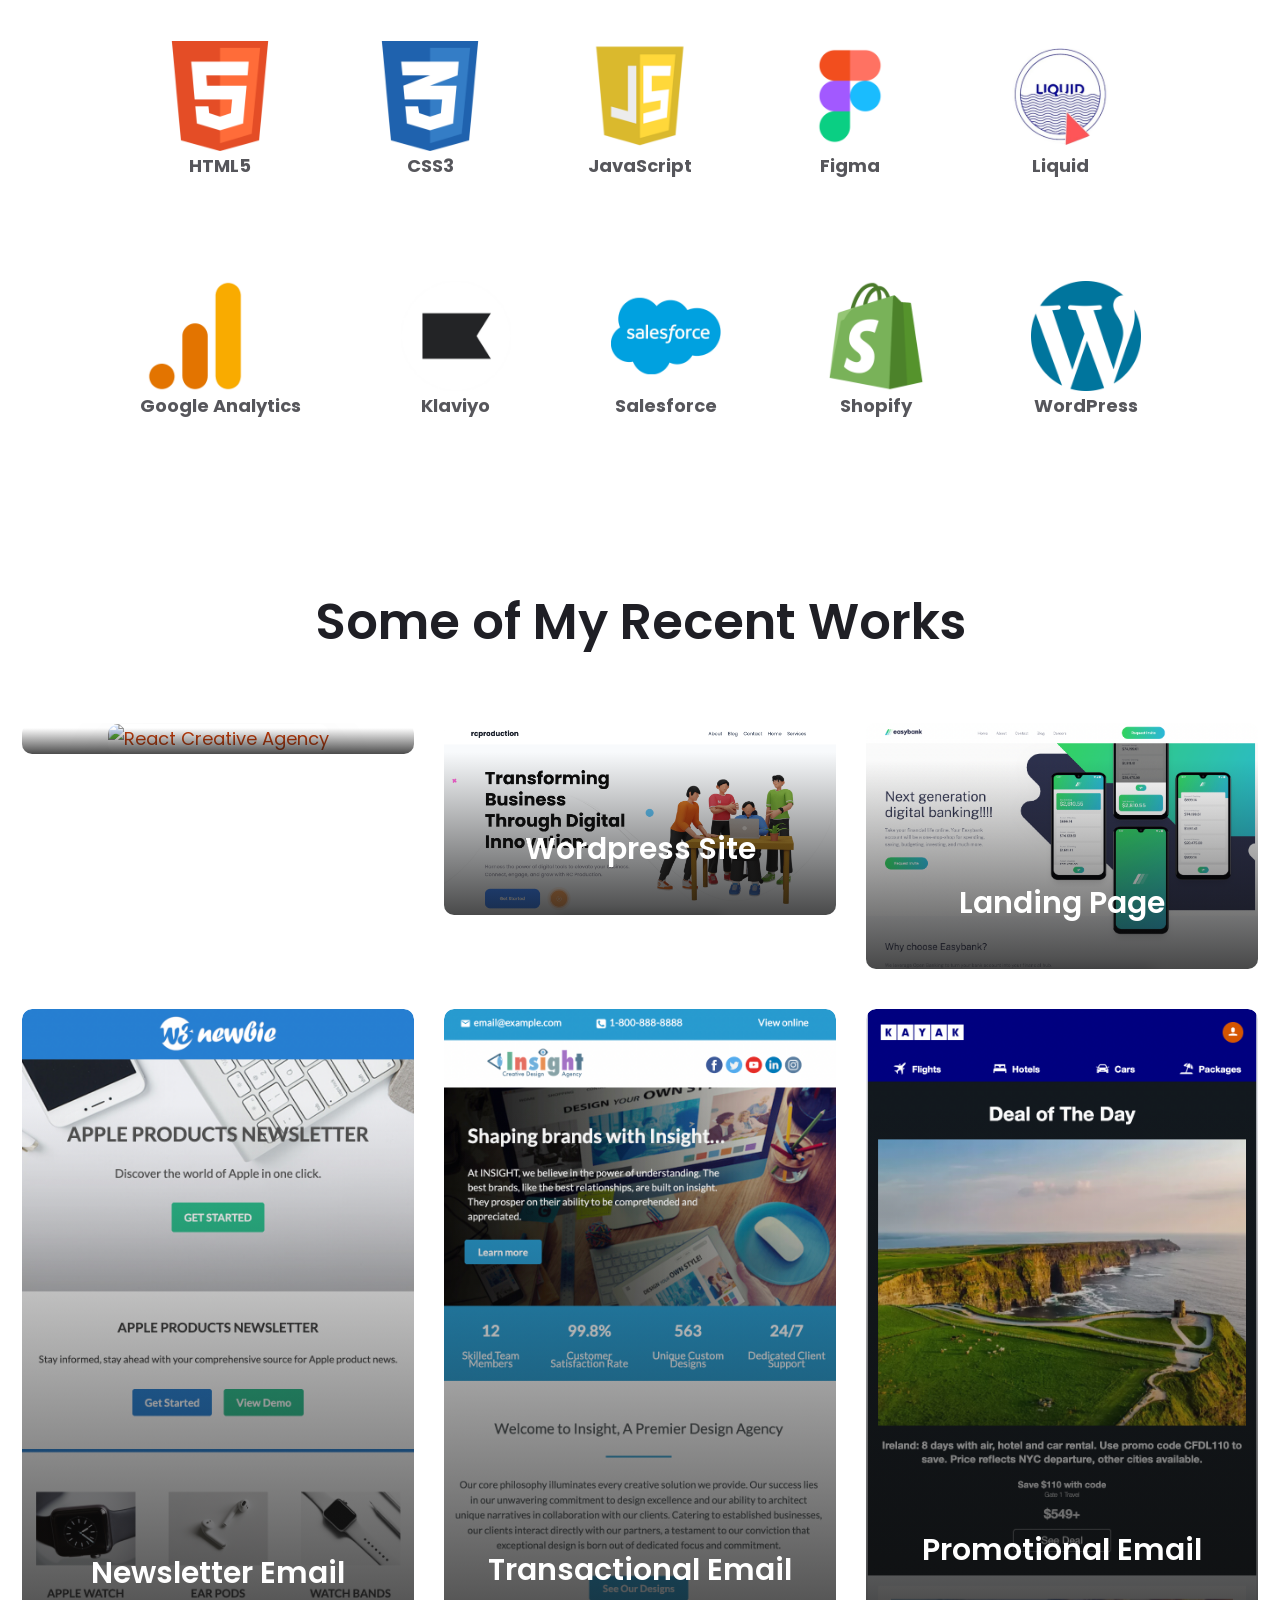
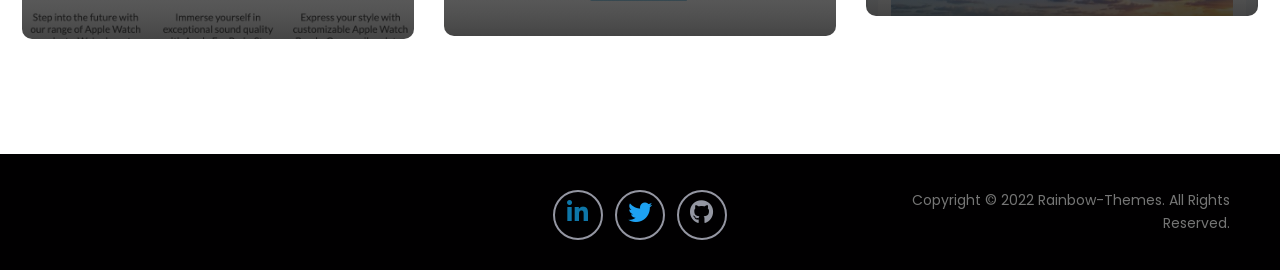
==== commit 0d0a9e2c: "‘save’" ====
--- a/index.html
+++ b/index.html
@@ -529,6 +529,11 @@
               </div>
 
               <div class="skill-content">
+                <img src="assets/images/brand/canva-salesforce.png" alt="Salesforce logo"/>
+                <span>Salesforce</span>
+              </div>
+
+              <div class="skill-content">
                 <img src="assets/images/brand/canva-shopify-logo.png" alt="Shopify logo"/>
                 <span>Shopify</span>
               </div>
